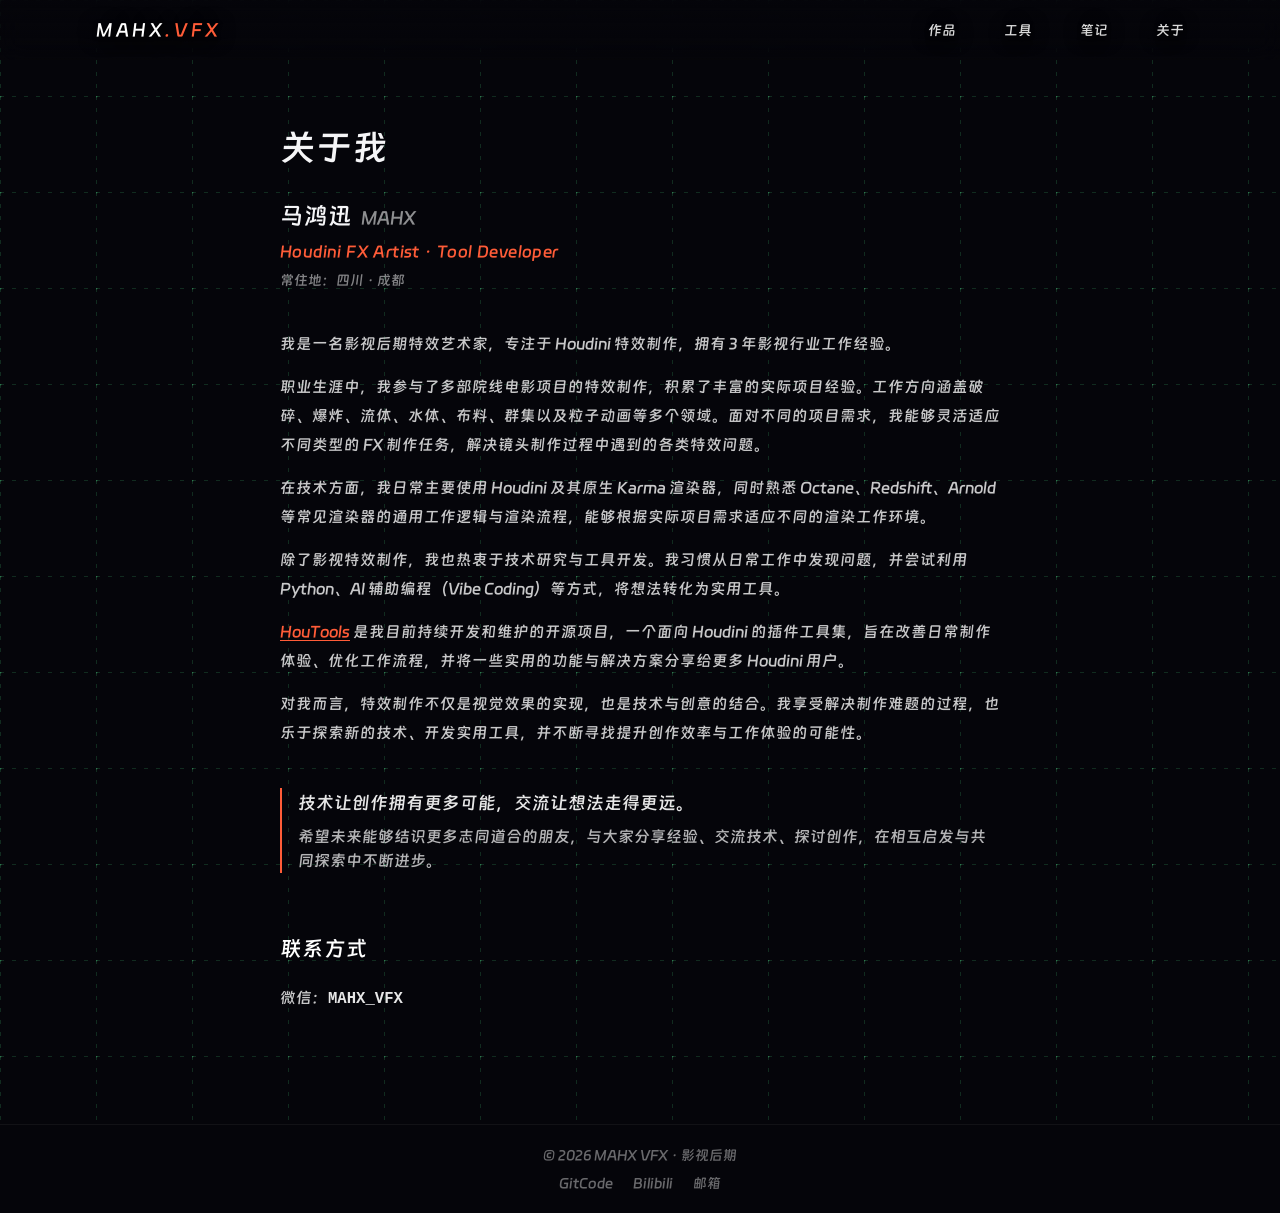
==== about/index.html @ ebaa0ba1 "deploy: 源码 b236fa3 的构建产物" ====
<!DOCTYPE html><html lang="zh-CN"> <head><meta charset="UTF-8"><meta name="viewport" content="width=device-width, initial-scale=1.0"><!-- 页内换页（view transitions）：导航不整页刷新，文档不卸载，
         从根源消除跨文档导航的副作用（字体交换抖动 / 光标滞留） --><meta name="astro-view-transitions-enabled" content="true"> <meta name="astro-view-transitions-fallback" content="animate"><script type="module" src="/_astro/ClientRouter.astro_astro_type_script_index_0_lang.CnDxeVtR.js"></script><!-- 预载主字体：首访冷加载时尽早拉取，配合 font-display: block --><link rel="preload" href="/fonts/DingTalk-JinBuTi.woff2" as="font" type="font/woff2" crossorigin><link rel="icon" type="image/svg+xml" href="/favicon.svg"><meta name="description" content="马鸿迅（MAHX）——Houdini FX Artist · Tool Developer，常住四川成都。专注 Houdini 特效制作与工具开发，HouTools 开源作者。"><meta name="generator" content="Astro v7.4.7"><meta property="og:title" content="关于 — MAHX VFX"><meta property="og:description" content="马鸿迅（MAHX）——Houdini FX Artist · Tool Developer，常住四川成都。专注 Houdini 特效制作与工具开发，HouTools 开源作者。"><meta property="og:type" content="website"><title>关于 — MAHX VFX</title><link rel="stylesheet" href="/_astro/BaseLayout.D0_1QeXr.css"></head> <body class="flex min-h-dvh flex-col"> <header class="text-over-wall fixed inset-x-0 top-0 z-40 backdrop-blur-md" style="background: linear-gradient(to bottom, rgba(5,5,10,0.9), rgba(5,5,10,0.35) 70%, rgba(5,5,10,0.15));"> <!-- 通栏导航（不限宽）：logo 与导航链接对称贴两端，桌面端内距 96px
       （用户要求空间感：24px 太贴边 → 48px → 再翻倍 96px；移动端保持
       24px）。不用 max-w 居中容器——那会把 logo 随屏宽推向中间 --><nav class="flex items-center justify-between px-6 md:px-24 py-4"> <a href="/" class="text-lg font-semibold tracking-[0.2em] text-white transition-colors hover:text-white">
MAHX<span class="text-accent">.VFX</span> </a> <div class="flex gap-6 text-sm md:gap-12"> <a href="/works/" class="text-white/85 transition-colors hover:text-white"> 作品 </a><a href="/tools/" class="text-white/85 transition-colors hover:text-white"> 工具 </a><a href="/notes/" class="text-white/85 transition-colors hover:text-white"> 笔记 </a><a href="/about/" class="text-white/85 transition-colors hover:text-white"> 关于 </a> </div> </nav> </header>  <main class="mx-auto max-w-3xl px-6 pt-32 pb-24"> <h1 class="text-4xl font-bold">关于我</h1> <!-- 名片头：姓名 / 职称 / 常住地 --> <div class="mt-8"> <p class="text-2xl font-bold">
马鸿迅 <span class="ml-1 text-lg font-semibold text-white/55">MAHX</span> </p> <p class="mt-2 text-base font-semibold tracking-wide text-accent">
Houdini FX Artist · Tool Developer
</p> <p class="mt-1.5 text-sm text-white/50">常住地：四川 · 成都</p> </div> <div class="md-content mt-10"> <p>
我是一名影视后期特效艺术家，专注于 Houdini 特效制作，拥有 3 年影视行业工作经验。
</p> <p>
职业生涯中，我参与了多部院线电影项目的特效制作，积累了丰富的实际项目经验。工作方向涵盖破碎、爆炸、流体、水体、布料、群集以及粒子动画等多个领域。面对不同的项目需求，我能够灵活适应不同类型的 FX 制作任务，解决镜头制作过程中遇到的各类特效问题。
</p> <p>
在技术方面，我日常主要使用 Houdini 及其原生 Karma 渲染器，同时熟悉 Octane、Redshift、Arnold
        等常见渲染器的通用工作逻辑与渲染流程，能够根据实际项目需求适应不同的渲染工作环境。
</p> <p>
除了影视特效制作，我也热衷于技术研究与工具开发。我习惯从日常工作中发现问题，并尝试利用
        Python、AI 辅助编程（Vibe Coding）等方式，将想法转化为实用工具。
</p> <p> <strong><a href="/tools/">HouTools</a></strong>
是我目前持续开发和维护的开源项目，一个面向 Houdini
        的插件工具集，旨在改善日常制作体验、优化工作流程，并将一些实用的功能与解决方案分享给更多
        Houdini 用户。
</p> <p>
对我而言，特效制作不仅是视觉效果的实现，也是技术与创意的结合。我享受解决制作难题的过程，也乐于探索新的技术、开发实用工具，并不断寻找提升创作效率与工作体验的可能性。
</p> </div> <!-- 结语：金句领起 + 交流意愿（用户要求完整保留最后一段） --> <p class="mt-10 border-l-2 border-accent pl-4 text-lg font-bold leading-relaxed text-white/90">
技术让创作拥有更多可能，交流让想法走得更远。
<span class="mt-2 block text-base font-normal text-white/70">
希望未来能够结识更多志同道合的朋友，与大家分享经验、交流技术、探讨创作，在相互启发与共同探索中不断进步。
</span> </p> <!-- 联系方式：只留事实，交流意愿由上方金句块表达 --> <div class="md-content mt-14"> <h2>联系方式</h2> <p>微信：<strong class="font-mono text-white/90">MAHX_VFX</strong></p> </div> </main>  <!-- bg-ink 纯黑底：盖住 body 的网格背景，页脚信息落在纯黑色块上
     （用户要求）；整体收窄成一条薄黑框（用户要求） --><footer class="mt-auto border-t border-white/5 bg-ink px-6 py-5 text-center text-sm text-white/40"> <p>© 2026 MAHX VFX · 影视后期</p> <p class="mt-2 flex justify-center gap-5"> <a href="https://gitcode.com/mahx-vfx" target="_blank" rel="noopener" class="transition-colors hover:text-white/80">GitCode</a> <a href="#" class="transition-colors hover:text-white/80">Bilibili</a> <a href="#" class="transition-colors hover:text-white/80">邮箱</a> </p> </footer><script type="module">window.addEventListener(`pageshow`,()=>{let e=document.body;e.style.pointerEvents=`none`,requestAnimationFrame(()=>{e.style.pointerEvents=``})});</script> </body> </html>
---- _astro/BaseLayout.D0_1QeXr.css ----
/*! tailwindcss v4.3.4 | MIT License | https://tailwindcss.com */
@layer properties{@supports (((-webkit-hyphens:none)) and (not (margin-trim:block))) or ((-moz-orient:inline) and (not (color:rgb(from red r g b)))){*,:before,:after,::backdrop{--tw-translate-x:0;--tw-translate-y:0;--tw-translate-z:0;--tw-rotate-x:initial;--tw-rotate-y:initial;--tw-rotate-z:initial;--tw-skew-x:initial;--tw-skew-y:initial;--tw-space-y-reverse:0;--tw-border-style:solid;--tw-leading:initial;--tw-font-weight:initial;--tw-tracking:initial;--tw-shadow:0 0 #0000;--tw-shadow-color:initial;--tw-shadow-alpha:100%;--tw-inset-shadow:0 0 #0000;--tw-inset-shadow-color:initial;--tw-inset-shadow-alpha:100%;--tw-ring-color:initial;--tw-ring-shadow:0 0 #0000;--tw-inset-ring-color:initial;--tw-inset-ring-shadow:0 0 #0000;--tw-ring-inset:initial;--tw-ring-offset-width:0px;--tw-ring-offset-color:#fff;--tw-ring-offset-shadow:0 0 #0000;--tw-blur:initial;--tw-brightness:initial;--tw-contrast:initial;--tw-grayscale:initial;--tw-hue-rotate:initial;--tw-invert:initial;--tw-opacity:initial;--tw-saturate:initial;--tw-sepia:initial;--tw-drop-shadow:initial;--tw-drop-shadow-color:initial;--tw-drop-shadow-alpha:100%;--tw-drop-shadow-size:initial;--tw-backdrop-blur:initial;--tw-backdrop-brightness:initial;--tw-backdrop-contrast:initial;--tw-backdrop-grayscale:initial;--tw-backdrop-hue-rotate:initial;--tw-backdrop-invert:initial;--tw-backdrop-opacity:initial;--tw-backdrop-saturate:initial;--tw-backdrop-sepia:initial;--tw-duration:initial;--tw-scale-x:1;--tw-scale-y:1;--tw-scale-z:1}}}@layer theme{:root,:host{--font-sans:"DingTalk JinBuTi", "Inter", "PingFang SC", "Hiragino Sans GB", "Microsoft YaHei", system-ui, sans-serif;--font-mono:ui-monospace, SFMono-Regular, Menlo, Monaco, Consolas, "Liberation Mono", "Courier New", monospace;--color-amber-300:oklch(87.9% .169 91.605);--color-amber-400:oklch(82.8% .189 84.429);--color-emerald-300:oklch(84.5% .143 164.978);--color-emerald-400:oklch(76.5% .177 163.223);--color-white:#fff;--spacing:.25rem;--container-3xl:48rem;--container-4xl:56rem;--container-5xl:64rem;--container-6xl:72rem;--text-xs:.75rem;--text-xs--line-height:calc(1 / .75);--text-sm:.875rem;--text-sm--line-height:calc(1.25 / .875);--text-base:1rem;--text-base--line-height:calc(1.5 / 1);--text-lg:1.125rem;--text-lg--line-height:calc(1.75 / 1.125);--text-xl:1.25rem;--text-xl--line-height:calc(1.75 / 1.25);--text-2xl:1.5rem;--text-2xl--line-height:calc(2 / 1.5);--text-3xl:1.875rem;--text-3xl--line-height:calc(2.25 / 1.875);--text-4xl:2.25rem;--text-4xl--line-height:calc(2.5 / 2.25);--text-5xl:3rem;--text-5xl--line-height:1;--text-7xl:4.5rem;--text-7xl--line-height:1;--text-8xl:6rem;--text-8xl--line-height:1;--font-weight-normal:400;--font-weight-semibold:600;--font-weight-bold:700;--tracking-wide:.025em;--tracking-wider:.05em;--leading-relaxed:1.625;--radius-2xl:1rem;--blur-md:12px;--aspect-video:16 / 9;--default-transition-duration:.15s;--default-transition-timing-function:cubic-bezier(.4, 0, .2, 1);--default-font-family:var(--font-sans);--default-mono-font-family:var(--font-mono);--color-ink:#05050a;--color-accent:#ff5c38}}@layer base{*,:after,:before,::backdrop{box-sizing:border-box;border:0 solid;margin:0;padding:0}::file-selector-button{box-sizing:border-box;border:0 solid;margin:0;padding:0}html,:host{-webkit-text-size-adjust:100%;tab-size:4;line-height:1.5;font-family:var(--default-font-family,-apple-system, BlinkMacSystemFont, "Segoe UI", Roboto, "Helvetica Neue", "Noto Sans", Arial, sans-serif, "Apple Color Emoji", "Segoe UI Emoji", "Segoe UI Symbol", "Noto Color Emoji");font-feature-settings:var(--default-font-feature-settings,normal);font-variation-settings:var(--default-font-variation-settings,normal);-webkit-tap-highlight-color:transparent}hr{height:0;color:inherit;border-top-width:1px}abbr:where([title]){text-decoration:underline dotted}h1,h2,h3,h4,h5,h6{font-size:inherit;font-weight:inherit}a{color:inherit;-webkit-text-decoration:inherit;-webkit-text-decoration:inherit;-webkit-text-decoration:inherit;text-decoration:inherit}b,strong{font-weight:bolder}code,kbd,samp,pre{font-family:var(--default-mono-font-family,ui-monospace, SFMono-Regular, Menlo, Monaco, Consolas, "Liberation Mono", "Courier New", monospace);font-feature-settings:var(--default-mono-font-feature-settings,normal);font-variation-settings:var(--default-mono-font-variation-settings,normal);font-size:1em}small{font-size:80%}sub,sup{vertical-align:baseline;font-size:75%;line-height:0;position:relative}sub{bottom:-.25em}sup{top:-.5em}table{text-indent:0;border-color:inherit;border-collapse:collapse}:-moz-focusring:where(:not(iframe)){outline:auto}progress{vertical-align:baseline}summary{display:list-item}ol,ul,menu{list-style:none}img,svg,video,canvas,audio,iframe,embed,object{vertical-align:middle;display:block}img,video{max-width:100%;height:auto}button,input,select,optgroup,textarea{font:inherit;font-feature-settings:inherit;font-variation-settings:inherit;letter-spacing:inherit;color:inherit;opacity:1;background-color:#0000;border-radius:0}::file-selector-button{font:inherit;font-feature-settings:inherit;font-variation-settings:inherit;letter-spacing:inherit;color:inherit;opacity:1;background-color:#0000;border-radius:0}:where(select:is([multiple],[size])) optgroup{font-weight:bolder}:where(select:is([multiple],[size])) optgroup option{padding-inline-start:20px}::file-selector-button{margin-inline-end:4px}::placeholder{opacity:1}@supports (not ((-webkit-appearance:-apple-pay-button))) or (contain-intrinsic-size:1px){::placeholder{color:currentColor}@supports (color:color-mix(in lab, red, red)){::placeholder{color:color-mix(in oklab, currentcolor 50%, transparent)}}}textarea{resize:vertical}::-webkit-search-decoration{-webkit-appearance:none}::-webkit-date-and-time-value{min-height:1lh;text-align:inherit}::-webkit-datetime-edit{display:inline-flex}::-webkit-datetime-edit-fields-wrapper{padding:0}::-webkit-datetime-edit{padding-block:0}::-webkit-datetime-edit-year-field{padding-block:0}::-webkit-datetime-edit-month-field{padding-block:0}::-webkit-datetime-edit-day-field{padding-block:0}::-webkit-datetime-edit-hour-field{padding-block:0}::-webkit-datetime-edit-minute-field{padding-block:0}::-webkit-datetime-edit-second-field{padding-block:0}::-webkit-datetime-edit-millisecond-field{padding-block:0}::-webkit-datetime-edit-meridiem-field{padding-block:0}::-webkit-calendar-picker-indicator{line-height:1}:-moz-ui-invalid{box-shadow:none}button,input:where([type=button],[type=reset],[type=submit]){appearance:button}::file-selector-button{appearance:button}::-webkit-inner-spin-button{height:auto}::-webkit-outer-spin-button{height:auto}[hidden]:where(:not([hidden=until-found])){display:none!important}}@layer components;@layer utilities{.pointer-events-none{pointer-events:none}.visible{visibility:visible}.absolute{position:absolute}.fixed{position:fixed}.relative{position:relative}.inset-0{inset:0}.inset-x-0{inset-inline:0}.top-0{top:0}.bottom-8{bottom:calc(var(--spacing) * 8)}.left-1\/2{left:50%}.z-40{z-index:40}.z-\[4\]{z-index:4}.z-\[5\]{z-index:5}.mx-auto{margin-inline:auto}.my-10{margin-block:calc(var(--spacing) * 10)}.mt-1{margin-top:var(--spacing)}.mt-1\.5{margin-top:calc(var(--spacing) * 1.5)}.mt-2{margin-top:calc(var(--spacing) * 2)}.mt-3{margin-top:calc(var(--spacing) * 3)}.mt-5{margin-top:calc(var(--spacing) * 5)}.mt-6{margin-top:calc(var(--spacing) * 6)}.mt-8{margin-top:calc(var(--spacing) * 8)}.mt-10{margin-top:calc(var(--spacing) * 10)}.mt-12{margin-top:calc(var(--spacing) * 12)}.mt-14{margin-top:calc(var(--spacing) * 14)}.mt-auto{margin-top:auto}.ml-1{margin-left:var(--spacing)}.block{display:block}.flex{display:flex}.grid{display:grid}.aspect-\[2\/3\]{aspect-ratio:2/3}.aspect-video{aspect-ratio:var(--aspect-video)}.h-1{height:var(--spacing)}.h-full{height:100%}.h-screen{height:100vh}.min-h-dvh{min-height:100dvh}.w-1{width:var(--spacing)}.w-full{width:100%}.max-w-3xl{max-width:var(--container-3xl)}.max-w-4xl{max-width:var(--container-4xl)}.max-w-5xl{max-width:var(--container-5xl)}.max-w-6xl{max-width:var(--container-6xl)}.flex-1{flex:1}.shrink{flex-shrink:1}.shrink-0{flex-shrink:0}.-translate-x-1\/2{--tw-translate-x:calc(calc(1 / 2 * 100%) * -1);translate:var(--tw-translate-x) var(--tw-translate-y)}.transform{transform:var(--tw-rotate-x, ) var(--tw-rotate-y, ) var(--tw-rotate-z, ) var(--tw-skew-x, ) var(--tw-skew-y, )}.resize{resize:both}.scroll-mt-24{scroll-margin-top:calc(var(--spacing) * 24)}.grid-cols-2{grid-template-columns:repeat(2,minmax(0,1fr))}.flex-col{flex-direction:column}.flex-wrap{flex-wrap:wrap}.items-baseline{align-items:baseline}.items-center{align-items:center}.items-end{align-items:flex-end}.justify-between{justify-content:space-between}.justify-center{justify-content:center}.gap-2{gap:calc(var(--spacing) * 2)}.gap-3{gap:calc(var(--spacing) * 3)}.gap-4{gap:calc(var(--spacing) * 4)}.gap-5{gap:calc(var(--spacing) * 5)}.gap-6{gap:calc(var(--spacing) * 6)}:where(.space-y-4>:not(:last-child)){--tw-space-y-reverse:0;margin-block-start:calc(calc(var(--spacing) * 4) * var(--tw-space-y-reverse));margin-block-end:calc(calc(var(--spacing) * 4) * calc(1 - var(--tw-space-y-reverse)))}.gap-x-5{column-gap:calc(var(--spacing) * 5)}.gap-y-2{row-gap:calc(var(--spacing) * 2)}.overflow-hidden{overflow:hidden}.rounded-2xl{border-radius:var(--radius-2xl)}.rounded-full{border-radius:2147483647px}.border-t{border-top-style:var(--tw-border-style);border-top-width:1px}.border-l-2{border-left-style:var(--tw-border-style);border-left-width:2px}.border-accent{border-color:var(--color-accent)}.border-white\/5{border-color:#ffffff0d}@supports (color:color-mix(in lab, red, red)){.border-white\/5{border-color:color-mix(in oklab, var(--color-white) 5%, transparent)}}.border-white\/10{border-color:#ffffff1a}@supports (color:color-mix(in lab, red, red)){.border-white\/10{border-color:color-mix(in oklab, var(--color-white) 10%, transparent)}}.bg-amber-400\/15{background-color:#fcbb0026}@supports (color:color-mix(in lab, red, red)){.bg-amber-400\/15{background-color:color-mix(in oklab, var(--color-amber-400) 15%, transparent)}}.bg-emerald-400\/15{background-color:#00d29426}@supports (color:color-mix(in lab, red, red)){.bg-emerald-400\/15{background-color:color-mix(in oklab, var(--color-emerald-400) 15%, transparent)}}.bg-ink{background-color:var(--color-ink)}.bg-white\/5{background-color:#ffffff0d}@supports (color:color-mix(in lab, red, red)){.bg-white\/5{background-color:color-mix(in oklab, var(--color-white) 5%, transparent)}}.bg-white\/10{background-color:#ffffff1a}@supports (color:color-mix(in lab, red, red)){.bg-white\/10{background-color:color-mix(in oklab, var(--color-white) 10%, transparent)}}.bg-white\/70{background-color:#ffffffb3}@supports (color:color-mix(in lab, red, red)){.bg-white\/70{background-color:color-mix(in oklab, var(--color-white) 70%, transparent)}}.object-cover{object-fit:cover}.p-4{padding:calc(var(--spacing) * 4)}.p-6{padding:calc(var(--spacing) * 6)}.p-7{padding:calc(var(--spacing) * 7)}.p-8{padding:calc(var(--spacing) * 8)}.px-2\.5{padding-inline:calc(var(--spacing) * 2.5)}.px-6{padding-inline:calc(var(--spacing) * 6)}.py-0\.5{padding-block:calc(var(--spacing) * .5)}.py-4{padding-block:calc(var(--spacing) * 4)}.py-5{padding-block:calc(var(--spacing) * 5)}.py-24{padding-block:calc(var(--spacing) * 24)}.pt-32{padding-top:calc(var(--spacing) * 32)}.pb-14{padding-bottom:calc(var(--spacing) * 14)}.pb-24{padding-bottom:calc(var(--spacing) * 24)}.pl-4{padding-left:calc(var(--spacing) * 4)}.text-center{text-align:center}.font-mono{font-family:var(--font-mono)}.text-2xl{font-size:var(--text-2xl);line-height:var(--tw-leading,var(--text-2xl--line-height))}.text-3xl{font-size:var(--text-3xl);line-height:var(--tw-leading,var(--text-3xl--line-height))}.text-4xl{font-size:var(--text-4xl);line-height:var(--tw-leading,var(--text-4xl--line-height))}.text-5xl{font-size:var(--text-5xl);line-height:var(--tw-leading,var(--text-5xl--line-height))}.text-7xl{font-size:var(--text-7xl);line-height:var(--tw-leading,var(--text-7xl--line-height))}.text-base{font-size:var(--text-base);line-height:var(--tw-leading,var(--text-base--line-height))}.text-lg{font-size:var(--text-lg);line-height:var(--tw-leading,var(--text-lg--line-height))}.text-sm{font-size:var(--text-sm);line-height:var(--tw-leading,var(--text-sm--line-height))}.text-xl{font-size:var(--text-xl);line-height:var(--tw-leading,var(--text-xl--line-height))}.text-xs{font-size:var(--text-xs);line-height:var(--tw-leading,var(--text-xs--line-height))}.leading-relaxed{--tw-leading:var(--leading-relaxed);line-height:var(--leading-relaxed)}.font-bold{--tw-font-weight:var(--font-weight-bold);font-weight:var(--font-weight-bold)}.font-normal{--tw-font-weight:var(--font-weight-normal);font-weight:var(--font-weight-normal)}.font-semibold{--tw-font-weight:var(--font-weight-semibold);font-weight:var(--font-weight-semibold)}.tracking-\[0\.2em\]{--tw-tracking:.2em;letter-spacing:.2em}.tracking-wide{--tw-tracking:var(--tracking-wide);letter-spacing:var(--tracking-wide)}.tracking-wider{--tw-tracking:var(--tracking-wider);letter-spacing:var(--tracking-wider)}.text-accent{color:var(--color-accent)}.text-amber-300{color:var(--color-amber-300)}.text-emerald-300{color:var(--color-emerald-300)}.text-white{color:var(--color-white)}.text-white\/40{color:#fff6}@supports (color:color-mix(in lab, red, red)){.text-white\/40{color:color-mix(in oklab, var(--color-white) 40%, transparent)}}.text-white\/45{color:#ffffff73}@supports (color:color-mix(in lab, red, red)){.text-white\/45{color:color-mix(in oklab, var(--color-white) 45%, transparent)}}.text-white\/50{color:#ffffff80}@supports (color:color-mix(in lab, red, red)){.text-white\/50{color:color-mix(in oklab, var(--color-white) 50%, transparent)}}.text-white\/55{color:#ffffff8c}@supports (color:color-mix(in lab, red, red)){.text-white\/55{color:color-mix(in oklab, var(--color-white) 55%, transparent)}}.text-white\/60{color:#fff9}@supports (color:color-mix(in lab, red, red)){.text-white\/60{color:color-mix(in oklab, var(--color-white) 60%, transparent)}}.text-white\/70{color:#ffffffb3}@supports (color:color-mix(in lab, red, red)){.text-white\/70{color:color-mix(in oklab, var(--color-white) 70%, transparent)}}.text-white\/80{color:#fffc}@supports (color:color-mix(in lab, red, red)){.text-white\/80{color:color-mix(in oklab, var(--color-white) 80%, transparent)}}.text-white\/85{color:#ffffffd9}@supports (color:color-mix(in lab, red, red)){.text-white\/85{color:color-mix(in oklab, var(--color-white) 85%, transparent)}}.text-white\/90{color:#ffffffe6}@supports (color:color-mix(in lab, red, red)){.text-white\/90{color:color-mix(in oklab, var(--color-white) 90%, transparent)}}.ring-1{--tw-ring-shadow:var(--tw-ring-inset, ) 0 0 0 calc(1px + var(--tw-ring-offset-width)) var(--tw-ring-color,currentcolor);box-shadow:var(--tw-inset-shadow), var(--tw-inset-ring-shadow), var(--tw-ring-offset-shadow), var(--tw-ring-shadow), var(--tw-shadow)}.ring-white\/10{--tw-ring-color:#ffffff1a}@supports (color:color-mix(in lab, red, red)){.ring-white\/10{--tw-ring-color:color-mix(in oklab, var(--color-white) 10%, transparent)}}.filter{filter:var(--tw-blur, ) var(--tw-brightness, ) var(--tw-contrast, ) var(--tw-grayscale, ) var(--tw-hue-rotate, ) var(--tw-invert, ) var(--tw-saturate, ) var(--tw-sepia, ) var(--tw-drop-shadow, )}.backdrop-blur-md{--tw-backdrop-blur:blur(var(--blur-md));backdrop-filter:var(--tw-backdrop-blur, ) var(--tw-backdrop-brightness, ) var(--tw-backdrop-contrast, ) var(--tw-backdrop-grayscale, ) var(--tw-backdrop-hue-rotate, ) var(--tw-backdrop-invert, ) var(--tw-backdrop-opacity, ) var(--tw-backdrop-saturate, ) var(--tw-backdrop-sepia, )}.transition{transition-property:color,background-color,border-color,outline-color,text-decoration-color,fill,stroke,--tw-gradient-from,--tw-gradient-via,--tw-gradient-to,opacity,box-shadow,transform,translate,scale,rotate,filter,-webkit-backdrop-filter,backdrop-filter,display,content-visibility,overlay,pointer-events;transition-timing-function:var(--tw-ease,var(--default-transition-timing-function));transition-duration:var(--tw-duration,var(--default-transition-duration))}.transition-colors{transition-property:color,background-color,border-color,outline-color,text-decoration-color,fill,stroke,--tw-gradient-from,--tw-gradient-via,--tw-gradient-to;transition-timing-function:var(--tw-ease,var(--default-transition-timing-function));transition-duration:var(--tw-duration,var(--default-transition-duration))}.transition-opacity{transition-property:opacity;transition-timing-function:var(--tw-ease,var(--default-transition-timing-function));transition-duration:var(--tw-duration,var(--default-transition-duration))}.duration-300{--tw-duration:.3s;transition-duration:.3s}.duration-500{--tw-duration:.5s;transition-duration:.5s}.will-change-transform{will-change:transform}@media (hover:hover){:is(:where(.group):hover .group-hover\:scale-105){--tw-scale-x:105%;--tw-scale-y:105%;--tw-scale-z:105%;scale:var(--tw-scale-x) var(--tw-scale-y)}.hover\:-translate-y-0\.5:hover{--tw-translate-y:calc(var(--spacing) * -.5);translate:var(--tw-translate-x) var(--tw-translate-y)}.hover\:-translate-y-1:hover{--tw-translate-y:calc(var(--spacing) * -1);translate:var(--tw-translate-x) var(--tw-translate-y)}.hover\:text-white:hover{color:var(--color-white)}.hover\:text-white\/80:hover{color:#fffc}@supports (color:color-mix(in lab, red, red)){.hover\:text-white\/80:hover{color:color-mix(in oklab, var(--color-white) 80%, transparent)}}.hover\:opacity-80:hover{opacity:.8}.hover\:ring-white\/30:hover{--tw-ring-color:#ffffff4d}@supports (color:color-mix(in lab, red, red)){.hover\:ring-white\/30:hover{--tw-ring-color:color-mix(in oklab, var(--color-white) 30%, transparent)}}}@media (width>=48rem){.md\:grid-cols-2{grid-template-columns:repeat(2,minmax(0,1fr))}.md\:grid-cols-3{grid-template-columns:repeat(3,minmax(0,1fr))}.md\:gap-12{gap:calc(var(--spacing) * 12)}.md\:px-24{padding-inline:calc(var(--spacing) * 24)}.md\:text-7xl{font-size:var(--text-7xl);line-height:var(--tw-leading,var(--text-7xl--line-height))}.md\:text-8xl{font-size:var(--text-8xl);line-height:var(--tw-leading,var(--text-8xl--line-height))}.md\:text-lg{font-size:var(--text-lg);line-height:var(--tw-leading,var(--text-lg--line-height))}}@media (width>=64rem){.lg\:grid-cols-4{grid-template-columns:repeat(4,minmax(0,1fr))}}}@font-face{font-family:DingTalk JinBuTi;src:url(/fonts/DingTalk-JinBuTi.woff2)format("woff2");font-weight:100 900;font-display:block}html{scroll-behavior:smooth;overflow-y:scroll}html.intro-lock body{height:100vh;overflow:hidden}body{background-color:var(--color-ink);color:#f5f5f7;font-family:var(--font-sans);-webkit-font-smoothing:antialiased;background-image:url("data:image/svg+xml,%3Csvg%20xmlns='http://www.w3.org/2000/svg'%20width='96'%20height='96'%3E%3Cpath%20d='M0,.5H96M.5,0V96'%20fill='none'%20stroke='%232e8b57'%20stroke-opacity='.28'%20stroke-width='1'%20stroke-dasharray='4%208'/%3E%3Ccircle%20cx='0'%20cy='0'%20r='1.6'%20fill='%2345b06e'%20fill-opacity='.45'/%3E%3C/svg%3E");background-size:96px 96px}::selection{background:var(--color-accent);color:#fff}.text-over-wall{text-shadow:0 2px 18px #000c,0 1px 4px #0000008c}.hero-scrim{opacity:0;background:radial-gradient(62% 52%,#05050aa8 0%,#05050a5c 55%,#0000 100%);transition:opacity 1.2s .1s}body.intro-done .hero-scrim{opacity:1}.hero-copy{opacity:0;transition:opacity 1.1s .15s,transform 1.1s .15s;transform:translateY(24px)}body.intro-done .hero-copy{opacity:1;transform:translateY(0)}.scroll-hint{opacity:0;transition:opacity 1s .8s}body.intro-done .scroll-hint{opacity:.92}.scroll-hint .arrow{animation:1.6s ease-in-out infinite hint-bob;display:inline-block}@keyframes hint-bob{0%,to{transform:translateY(0)}50%{transform:translateY(6px)}}@media (prefers-reduced-motion:reduce){html{scroll-behavior:auto}.hero-copy,.hero-scrim,.scroll-hint{transition:none}.scroll-hint .arrow{animation:none}}.md-content{color:#ffffffc7;font-size:.975rem;line-height:1.85}.md-content h2{color:#fff;margin:2.2rem 0 .8rem;font-size:1.35rem;font-weight:600}.md-content h3{color:#fff;margin:1.6rem 0 .6rem;font-size:1.1rem;font-weight:600}.md-content p{margin:.9rem 0}.md-content ul,.md-content ol{margin:.9rem 0;padding-left:1.4rem}.md-content ul{list-style:outside}.md-content ol{list-style:decimal}.md-content li{margin:.35rem 0}.md-content a{color:var(--color-accent);text-underline-offset:3px;text-decoration:underline}.md-content img{border-radius:.75rem;max-width:100%;margin:1.2rem auto}.md-content blockquote{border-left:3px solid var(--color-accent);color:#ffffff8c;margin:1rem 0;padding-left:1rem}.md-content code{background:#ffffff14;border-radius:.3rem;padding:.1rem .4rem;font-size:.875em}.md-content pre{background:#ffffff0d;border:1px solid #ffffff14;border-radius:.75rem;margin:1.2rem 0;padding:1rem;overflow-x:auto}.md-content pre code{background:0 0;padding:0}.md-content hr{border:none;border-top:1px solid #ffffff1a;margin:2rem 0}@property --tw-translate-x{syntax:"*";inherits:false;initial-value:0}@property --tw-translate-y{syntax:"*";inherits:false;initial-value:0}@property --tw-translate-z{syntax:"*";inherits:false;initial-value:0}@property --tw-rotate-x{syntax:"*";inherits:false}@property --tw-rotate-y{syntax:"*";inherits:false}@property --tw-rotate-z{syntax:"*";inherits:false}@property --tw-skew-x{syntax:"*";inherits:false}@property --tw-skew-y{syntax:"*";inherits:false}@property --tw-space-y-reverse{syntax:"*";inherits:false;initial-value:0}@property --tw-border-style{syntax:"*";inherits:false;initial-value:solid}@property --tw-leading{syntax:"*";inherits:false}@property --tw-font-weight{syntax:"*";inherits:false}@property --tw-tracking{syntax:"*";inherits:false}@property --tw-shadow{syntax:"*";inherits:false;initial-value:0 0 #0000}@property --tw-shadow-color{syntax:"*";inherits:false}@property --tw-shadow-alpha{syntax:"<percentage>";inherits:false;initial-value:100%}@property --tw-inset-shadow{syntax:"*";inherits:false;initial-value:0 0 #0000}@property --tw-inset-shadow-color{syntax:"*";inherits:false}@property --tw-inset-shadow-alpha{syntax:"<percentage>";inherits:false;initial-value:100%}@property --tw-ring-color{syntax:"*";inherits:false}@property --tw-ring-shadow{syntax:"*";inherits:false;initial-value:0 0 #0000}@property --tw-inset-ring-color{syntax:"*";inherits:false}@property --tw-inset-ring-shadow{syntax:"*";inherits:false;initial-value:0 0 #0000}@property --tw-ring-inset{syntax:"*";inherits:false}@property --tw-ring-offset-width{syntax:"<length>";inherits:false;initial-value:0}@property --tw-ring-offset-color{syntax:"*";inherits:false;initial-value:#fff}@property --tw-ring-offset-shadow{syntax:"*";inherits:false;initial-value:0 0 #0000}@property --tw-blur{syntax:"*";inherits:false}@property --tw-brightness{syntax:"*";inherits:false}@property --tw-contrast{syntax:"*";inherits:false}@property --tw-grayscale{syntax:"*";inherits:false}@property --tw-hue-rotate{syntax:"*";inherits:false}@property --tw-invert{syntax:"*";inherits:false}@property --tw-opacity{syntax:"*";inherits:false}@property --tw-saturate{syntax:"*";inherits:false}@property --tw-sepia{syntax:"*";inherits:false}@property --tw-drop-shadow{syntax:"*";inherits:false}@property --tw-drop-shadow-color{syntax:"*";inherits:false}@property --tw-drop-shadow-alpha{syntax:"<percentage>";inherits:false;initial-value:100%}@property --tw-drop-shadow-size{syntax:"*";inherits:false}@property --tw-backdrop-blur{syntax:"*";inherits:false}@property --tw-backdrop-brightness{syntax:"*";inherits:false}@property --tw-backdrop-contrast{syntax:"*";inherits:false}@property --tw-backdrop-grayscale{syntax:"*";inherits:false}@property --tw-backdrop-hue-rotate{syntax:"*";inherits:false}@property --tw-backdrop-invert{syntax:"*";inherits:false}@property --tw-backdrop-opacity{syntax:"*";inherits:false}@property --tw-backdrop-saturate{syntax:"*";inherits:false}@property --tw-backdrop-sepia{syntax:"*";inherits:false}@property --tw-duration{syntax:"*";inherits:false}@property --tw-scale-x{syntax:"*";inherits:false;initial-value:1}@property --tw-scale-y{syntax:"*";inherits:false;initial-value:1}@property --tw-scale-z{syntax:"*";inherits:false;initial-value:1}.astro-route-announcer{clip:rect(0 0 0 0);clip-path:inset(50%);white-space:nowrap;width:1px;height:1px;position:absolute;top:0;left:0;overflow:hidden}
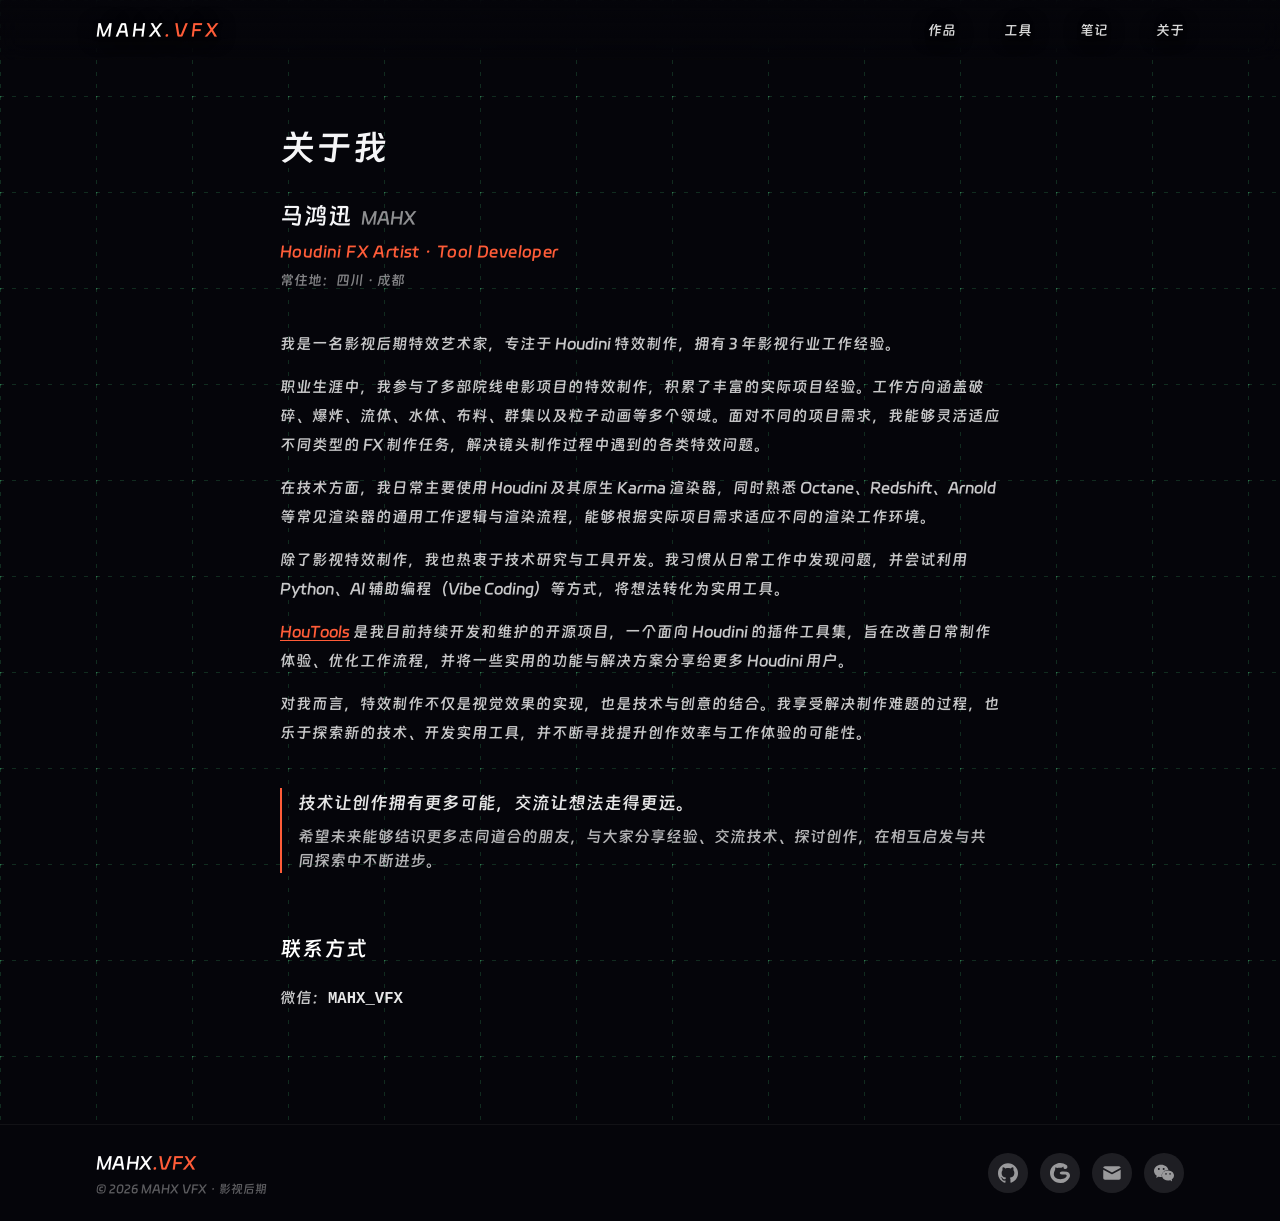
==== commit a4c61f78: "deploy: 源码 6e91333 的构建产物" ====
--- a/about/index.html
+++ b/about/index.html
@@ -1,5 +1,5 @@
 <!DOCTYPE html><html lang="zh-CN"> <head><meta charset="UTF-8"><meta name="viewport" content="width=device-width, initial-scale=1.0"><!-- 页内换页（view transitions）：导航不整页刷新，文档不卸载，
-         从根源消除跨文档导航的副作用（字体交换抖动 / 光标滞留） --><meta name="astro-view-transitions-enabled" content="true"> <meta name="astro-view-transitions-fallback" content="animate"><script type="module" src="/_astro/ClientRouter.astro_astro_type_script_index_0_lang.CnDxeVtR.js"></script><!-- 预载主字体：首访冷加载时尽早拉取，配合 font-display: block --><link rel="preload" href="/fonts/DingTalk-JinBuTi.woff2" as="font" type="font/woff2" crossorigin><link rel="icon" type="image/svg+xml" href="/favicon.svg"><meta name="description" content="马鸿迅（MAHX）——Houdini FX Artist · Tool Developer，常住四川成都。专注 Houdini 特效制作与工具开发，HouTools 开源作者。"><meta name="generator" content="Astro v7.4.7"><meta property="og:title" content="关于 — MAHX VFX"><meta property="og:description" content="马鸿迅（MAHX）——Houdini FX Artist · Tool Developer，常住四川成都。专注 Houdini 特效制作与工具开发，HouTools 开源作者。"><meta property="og:type" content="website"><title>关于 — MAHX VFX</title><link rel="stylesheet" href="/_astro/BaseLayout.D0_1QeXr.css"></head> <body class="flex min-h-dvh flex-col"> <header class="text-over-wall fixed inset-x-0 top-0 z-40 backdrop-blur-md" style="background: linear-gradient(to bottom, rgba(5,5,10,0.9), rgba(5,5,10,0.35) 70%, rgba(5,5,10,0.15));"> <!-- 通栏导航（不限宽）：logo 与导航链接对称贴两端，桌面端内距 96px
+         从根源消除跨文档导航的副作用（字体交换抖动 / 光标滞留） --><meta name="astro-view-transitions-enabled" content="true"> <meta name="astro-view-transitions-fallback" content="animate"><script type="module" src="/_astro/ClientRouter.astro_astro_type_script_index_0_lang.CnDxeVtR.js"></script><!-- 预载主字体：首访冷加载时尽早拉取，配合 font-display: block --><link rel="preload" href="/fonts/DingTalk-JinBuTi.woff2" as="font" type="font/woff2" crossorigin><!-- favicon 带版本参数：更新图标后升 v 强制浏览器换缓存（否则标签栏闪旧图标） --><link rel="icon" type="image/svg+xml" href="/favicon.svg?v=2"><meta name="description" content="马鸿迅（MAHX）——Houdini FX Artist · Tool Developer，常住四川成都。专注 Houdini 特效制作与工具开发，HouTools 开源作者。"><meta name="generator" content="Astro v7.4.7"><meta property="og:title" content="关于 — MAHX VFX"><meta property="og:description" content="马鸿迅（MAHX）——Houdini FX Artist · Tool Developer，常住四川成都。专注 Houdini 特效制作与工具开发，HouTools 开源作者。"><meta property="og:type" content="website"><title>关于 — MAHX VFX</title><link rel="stylesheet" href="/_astro/BaseLayout.DAQMum0-.css"></head> <body class="flex min-h-dvh flex-col"> <header class="text-over-wall fixed inset-x-0 top-0 z-40 backdrop-blur-md" style="background: linear-gradient(to bottom, rgba(5,5,10,0.9), rgba(5,5,10,0.35) 70%, rgba(5,5,10,0.15));"> <!-- 通栏导航（不限宽）：logo 与导航链接对称贴两端，桌面端内距 96px
        （用户要求空间感：24px 太贴边 → 48px → 再翻倍 96px；移动端保持
        24px）。不用 max-w 居中容器——那会把 logo 随屏宽推向中间 --><nav class="flex items-center justify-between px-6 md:px-24 py-4"> <a href="/" class="text-lg font-semibold tracking-[0.2em] text-white transition-colors hover:text-white">
 MAHX<span class="text-accent">.VFX</span> </a> <div class="flex gap-6 text-sm md:gap-12"> <a href="/works/" class="text-white/85 transition-colors hover:text-white"> 作品 </a><a href="/tools/" class="text-white/85 transition-colors hover:text-white"> 工具 </a><a href="/notes/" class="text-white/85 transition-colors hover:text-white"> 笔记 </a><a href="/about/" class="text-white/85 transition-colors hover:text-white"> 关于 </a> </div> </nav> </header>  <main class="mx-auto max-w-3xl px-6 pt-32 pb-24"> <h1 class="text-4xl font-bold">关于我</h1> <!-- 名片头：姓名 / 职称 / 常住地 --> <div class="mt-8"> <p class="text-2xl font-bold">
@@ -25,5 +25,13 @@
 技术让创作拥有更多可能，交流让想法走得更远。
 <span class="mt-2 block text-base font-normal text-white/70">
 希望未来能够结识更多志同道合的朋友，与大家分享经验、交流技术、探讨创作，在相互启发与共同探索中不断进步。
-</span> </p> <!-- 联系方式：只留事实，交流意愿由上方金句块表达 --> <div class="md-content mt-14"> <h2>联系方式</h2> <p>微信：<strong class="font-mono text-white/90">MAHX_VFX</strong></p> </div> </main>  <!-- bg-ink 纯黑底：盖住 body 的网格背景，页脚信息落在纯黑色块上
-     （用户要求）；整体收窄成一条薄黑框（用户要求） --><footer class="mt-auto border-t border-white/5 bg-ink px-6 py-5 text-center text-sm text-white/40"> <p>© 2026 MAHX VFX · 影视后期</p> <p class="mt-2 flex justify-center gap-5"> <a href="https://gitcode.com/mahx-vfx" target="_blank" rel="noopener" class="transition-colors hover:text-white/80">GitCode</a> <a href="#" class="transition-colors hover:text-white/80">Bilibili</a> <a href="#" class="transition-colors hover:text-white/80">邮箱</a> </p> </footer><script type="module">window.addEventListener(`pageshow`,()=>{let e=document.body;e.style.pointerEvents=`none`,requestAnimationFrame(()=>{e.style.pointerEvents=``})});</script> </body> </html>+</span> </p> <!-- 联系方式：只留事实，交流意愿由上方金句块表达 --> <div class="md-content mt-14"> <h2>联系方式</h2> <p>微信：<strong class="font-mono text-white/90">MAHX_VFX</strong></p> </div> </main>  <!-- bg-ink 纯黑底：盖住 body 的网格背景，页脚信息落在纯黑色块上（用户要求）。
+     布局参考用户提供的名片式页脚：左 logo 字标 + 右一排圆形社交图标 --><footer class="mt-auto border-t border-white/5 bg-ink px-6 py-6 md:px-24" data-astro-cid-nns7i3if> <div class="flex flex-col gap-5 sm:flex-row sm:items-center sm:justify-between" data-astro-cid-nns7i3if> <div data-astro-cid-nns7i3if> <p class="text-lg font-bold tracking-wide text-white" data-astro-cid-nns7i3if>MAHX<span class="text-accent" data-astro-cid-nns7i3if>.VFX</span></p> <p class="mt-1 text-xs text-white/35" data-astro-cid-nns7i3if>© 2026 MAHX VFX · 影视后期</p> </div> <ul class="flex items-center gap-3" data-astro-cid-nns7i3if> <li data-astro-cid-nns7i3if> <a href="https://github.com/mahx-vfx" target="_blank" rel="noopener" aria-label="GitHub" title="GitHub" class="flex h-10 w-10 items-center justify-center rounded-full bg-white/10 text-white/55 transition-colors hover:bg-white/20 hover:text-white" data-astro-cid-nns7i3if> <svg class="h-5 w-5" viewBox="0 0 24 24" fill="currentColor" aria-hidden="true" data-astro-cid-nns7i3if> <path d="M12 .297c-6.63 0-12 5.373-12 12 0 5.303 3.438 9.8 8.205 11.385.6.113.82-.258.82-.577 0-.285-.01-1.04-.015-2.04-3.338.724-4.042-1.61-4.042-1.61C4.422 18.07 3.633 17.7 3.633 17.7c-1.087-.744.084-.729.084-.729 1.205.084 1.838 1.236 1.838 1.236 1.07 1.835 2.809 1.305 3.495.998.108-.776.417-1.305.76-1.605-2.665-.3-5.466-1.332-5.466-5.93 0-1.31.465-2.38 1.235-3.22-.135-.303-.54-1.523.105-3.176 0 0 1.005-.322 3.3 1.23.96-.267 1.98-.399 3-.405 1.02.006 2.04.138 3 .405 2.28-1.552 3.285-1.23 3.285-1.23.645 1.653.24 2.873.12 3.176.765.84 1.23 1.91 1.23 3.22 0 4.61-2.805 5.625-5.475 5.92.42.36.81 1.096.81 2.22 0 1.606-.015 2.896-.015 3.286 0 .315.21.69.825.57C20.565 22.092 24 17.592 24 12.297c0-6.627-5.373-12-12-12" data-astro-cid-nns7i3if></path> </svg> </a> </li><li data-astro-cid-nns7i3if> <a href="https://gitcode.com/mahx-vfx" target="_blank" rel="noopener" aria-label="GitCode" title="GitCode" class="flex h-10 w-10 items-center justify-center rounded-full bg-white/10 text-white/55 transition-colors hover:bg-white/20 hover:text-white" data-astro-cid-nns7i3if> <svg class="h-5 w-5" viewBox="0 0 24 24" fill="currentColor" aria-hidden="true" data-astro-cid-nns7i3if> <path d="m15.585 4.586.486-.274q.032.17.06.303c.032.158.06.289.072.418.103 1.118.665 1.941 1.462 2.127 1.165.27 2.264-.177 2.856-1.164.711-1.184.403-2.634-.808-3.507C16.346.061 12.647-.609 8.663.56.072 3.095-2.867 13.65 3.23 20.122c2.608 2.769 5.92 3.964 9.68 3.873 4.817-.113 8.285-2.513 10.5-6.674 1.57-2.952-.137-6.178-3.405-6.849a21 21 0 0 0-5.675-.362 4.8 4.8 0 0 0-1.805.548c-.625.325-.805.998-.735 1.666.065.608.531.972 1.086 1.064 1.118.175 2.25.277 3.378.37.327.027.657.03.986.033.473.005.944.01 1.405.086 1.314.217 1.766 1.284 1.09 2.425a4.7 4.7 0 0 1-.577.766 6.55 6.55 0 0 1-3.318 1.964c-2.333.57-4.669.603-6.99-.13-2.645-.835-4.221-2.777-4.277-5.392A9.1 9.1 0 0 1 5.76 8.907c.36-.654.558-1.327.503-2.067a26 26 0 0 1-.05-.972l-.025-.565q.401.084.792.212c1.011.406 2.007.592 3.102.294a5.6 5.6 0 0 1 1.902-.122 4.76 4.76 0 0 0 2.921-.714c.218-.128.439-.251.681-.387" data-astro-cid-nns7i3if></path> </svg> </a> </li> <li data-astro-cid-nns7i3if> <button type="button" data-copy="mahx-vfx@qq.com" aria-label="复制邮箱地址 mahx-vfx@qq.com" title="邮箱 mahx-vfx@qq.com（点击复制）" class="flex h-10 w-10 items-center justify-center rounded-full bg-white/10 text-white/55 transition-colors hover:bg-white/20 hover:text-white relative cursor-pointer" data-astro-cid-nns7i3if> <svg class="h-5 w-5" viewBox="0 0 1024 1024" fill="currentColor" aria-hidden="true" data-astro-cid-nns7i3if> <path d="M153.2 163.1h714.8c48.8 0 88.7 38.5 89.3 85.9L510.9 491.5 64.3 249.2c.4-47.5 40-86.1 88.9-86.1zM64.3 342l-.4 429.1c0 47.8 40.2 86.9 89.3 86.9h714.8c49.1 0 89.3-39.1 89.3-86.9V341.8L521.3 573c-6.7 3.6-14.7 3.6-21.4 0L64.3 342z" data-astro-cid-nns7i3if></path> </svg> <span class="copy-tip" aria-live="polite" data-astro-cid-nns7i3if>已复制</span> </button> </li><li data-astro-cid-nns7i3if> <button type="button" data-copy="MAHX_VFX" aria-label="复制微信号 MAHX_VFX" title="微信号 MAHX_VFX（点击复制）" class="flex h-10 w-10 items-center justify-center rounded-full bg-white/10 text-white/55 transition-colors hover:bg-white/20 hover:text-white relative cursor-pointer" data-astro-cid-nns7i3if> <svg class="h-5 w-5" viewBox="0 0 24 24" fill="currentColor" aria-hidden="true" data-astro-cid-nns7i3if> <path d="M8.691 2.188C3.891 2.188 0 5.476 0 9.53c0 2.212 1.17 4.203 3.002 5.55a.59.59 0 0 1 .213.665l-.39 1.48c-.019.07-.048.141-.048.213 0 .163.13.295.29.295a.326.326 0 0 0 .167-.054l1.903-1.114a.864.864 0 0 1 .717-.098 10.16 10.16 0 0 0 2.837.403c.276 0 .543-.027.811-.05-.857-2.578.157-4.972 1.932-6.446 1.703-1.415 3.882-1.98 5.853-1.838-.576-3.583-4.196-6.348-8.596-6.348zM5.785 5.991c.642 0 1.162.529 1.162 1.18a1.17 1.17 0 0 1-1.162 1.178A1.17 1.17 0 0 1 4.623 7.17c0-.651.52-1.18 1.162-1.18zm5.813 0c.642 0 1.162.529 1.162 1.18a1.17 1.17 0 0 1-1.162 1.178 1.17 1.17 0 0 1-1.162-1.178c0-.651.52-1.18 1.162-1.18zm5.34 2.867c-1.797-.052-3.746.512-5.28 1.786-1.72 1.428-2.687 3.72-1.78 6.22.942 2.453 3.666 4.229 6.884 4.229.826 0 1.622-.12 2.361-.336a.722.722 0 0 1 .598.082l1.584.926a.272.272 0 0 0 .14.047c.134 0 .24-.111.24-.247 0-.06-.023-.12-.038-.177l-.327-1.233a.582.582 0 0 1-.023-.156.49.49 0 0 1 .201-.398C23.024 18.48 24 16.82 24 14.98c0-3.21-2.931-5.837-6.656-6.088V8.89c-.135-.01-.27-.027-.407-.03zm-2.53 3.274c.535 0 .969.44.969.982a.976.976 0 0 1-.969.983.976.976 0 0 1-.969-.983c0-.542.434-.982.97-.982zm4.844 0c.535 0 .969.44.969.982a.976.976 0 0 1-.969.983.976.976 0 0 1-.969-.983c0-.542.434-.982.969-.982z" data-astro-cid-nns7i3if></path> </svg> <span class="copy-tip" aria-live="polite" data-astro-cid-nns7i3if>已复制</span> </button> </li> </ul> </div> </footer><!-- 复制到剪贴板：事件委托绑在 document 上——组件 <script> 在页内换页（view
+     transitions）后不会重复执行，但 document 监听常驻，页脚元素换页重建也能命中。
+     navigator.clipboard 在部分内嵌 webview / 非安全上下文里会挂起（既不 resolve
+     也不 reject）或被权限策略拒绝，所以限时 800ms 兜底转 execCommand，
+     并以真实写入结果反馈（失败显示「复制失败」，不做假反馈） --><!-- 复制到剪贴板：事件委托绑在 document 上——组件 <script> 在页内换页（view
+     transitions）后不会重复执行，但 document 监听常驻，页脚元素换页重建也能命中。
+     写入只用同步的 execCommand：在用户手势内执行，所有浏览器支持，且 Windows
+     剪贴板历史（Win+V）能正常记录——writeText 的异步写入会被 Win+V 历史跳过
+     （实测），不做兜底路径 --><script type="module">document.addEventListener(`click`,e=>{let t=e.target.closest?.(`[data-copy]`);if(!t)return;let n=document.createElement(`textarea`);n.value=t.dataset.copy??``,n.setAttribute(`readonly`,``),n.style.position=`fixed`,n.style.top=`-9999px`,document.body.appendChild(n),n.select();let r=document.execCommand(`copy`);n.remove();let i=t.querySelector(`.copy-tip`);i&&(i.textContent=r?`已复制`:`复制失败`,i.classList.add(`is-shown`),setTimeout(()=>i.classList.remove(`is-shown`),1600))});</script><script type="module">window.addEventListener(`pageshow`,()=>{let e=document.body;e.style.pointerEvents=`none`,requestAnimationFrame(()=>{e.style.pointerEvents=``})});</script> </body> </html>
--- a/_astro/BaseLayout.DAQMum0-.css
+++ b/_astro/BaseLayout.DAQMum0-.css
@@ -0,0 +1,2 @@
+/*! tailwindcss v4.3.4 | MIT License | https://tailwindcss.com */
+@layer properties{@supports (((-webkit-hyphens:none)) and (not (margin-trim:block))) or ((-moz-orient:inline) and (not (color:rgb(from red r g b)))){*,:before,:after,::backdrop{--tw-translate-x:0;--tw-translate-y:0;--tw-translate-z:0;--tw-rotate-x:initial;--tw-rotate-y:initial;--tw-rotate-z:initial;--tw-skew-x:initial;--tw-skew-y:initial;--tw-space-y-reverse:0;--tw-border-style:solid;--tw-leading:initial;--tw-font-weight:initial;--tw-tracking:initial;--tw-shadow:0 0 #0000;--tw-shadow-color:initial;--tw-shadow-alpha:100%;--tw-inset-shadow:0 0 #0000;--tw-inset-shadow-color:initial;--tw-inset-shadow-alpha:100%;--tw-ring-color:initial;--tw-ring-shadow:0 0 #0000;--tw-inset-ring-color:initial;--tw-inset-ring-shadow:0 0 #0000;--tw-ring-inset:initial;--tw-ring-offset-width:0px;--tw-ring-offset-color:#fff;--tw-ring-offset-shadow:0 0 #0000;--tw-blur:initial;--tw-brightness:initial;--tw-contrast:initial;--tw-grayscale:initial;--tw-hue-rotate:initial;--tw-invert:initial;--tw-opacity:initial;--tw-saturate:initial;--tw-sepia:initial;--tw-drop-shadow:initial;--tw-drop-shadow-color:initial;--tw-drop-shadow-alpha:100%;--tw-drop-shadow-size:initial;--tw-backdrop-blur:initial;--tw-backdrop-brightness:initial;--tw-backdrop-contrast:initial;--tw-backdrop-grayscale:initial;--tw-backdrop-hue-rotate:initial;--tw-backdrop-invert:initial;--tw-backdrop-opacity:initial;--tw-backdrop-saturate:initial;--tw-backdrop-sepia:initial;--tw-duration:initial;--tw-scale-x:1;--tw-scale-y:1;--tw-scale-z:1}}}@layer theme{:root,:host{--font-sans:"DingTalk JinBuTi", "Inter", "PingFang SC", "Hiragino Sans GB", "Microsoft YaHei", system-ui, sans-serif;--font-mono:ui-monospace, SFMono-Regular, Menlo, Monaco, Consolas, "Liberation Mono", "Courier New", monospace;--color-amber-300:oklch(87.9% .169 91.605);--color-amber-400:oklch(82.8% .189 84.429);--color-emerald-300:oklch(84.5% .143 164.978);--color-emerald-400:oklch(76.5% .177 163.223);--color-white:#fff;--spacing:.25rem;--container-3xl:48rem;--container-4xl:56rem;--container-5xl:64rem;--container-6xl:72rem;--text-xs:.75rem;--text-xs--line-height:calc(1 / .75);--text-sm:.875rem;--text-sm--line-height:calc(1.25 / .875);--text-base:1rem;--text-base--line-height:calc(1.5 / 1);--text-lg:1.125rem;--text-lg--line-height:calc(1.75 / 1.125);--text-xl:1.25rem;--text-xl--line-height:calc(1.75 / 1.25);--text-2xl:1.5rem;--text-2xl--line-height:calc(2 / 1.5);--text-3xl:1.875rem;--text-3xl--line-height:calc(2.25 / 1.875);--text-4xl:2.25rem;--text-4xl--line-height:calc(2.5 / 2.25);--text-5xl:3rem;--text-5xl--line-height:1;--text-7xl:4.5rem;--text-7xl--line-height:1;--text-8xl:6rem;--text-8xl--line-height:1;--font-weight-normal:400;--font-weight-semibold:600;--font-weight-bold:700;--tracking-wide:.025em;--tracking-wider:.05em;--leading-relaxed:1.625;--radius-2xl:1rem;--blur-md:12px;--aspect-video:16 / 9;--default-transition-duration:.15s;--default-transition-timing-function:cubic-bezier(.4, 0, .2, 1);--default-font-family:var(--font-sans);--default-mono-font-family:var(--font-mono);--color-ink:#05050a;--color-accent:#ff5c38}}@layer base{*,:after,:before,::backdrop{box-sizing:border-box;border:0 solid;margin:0;padding:0}::file-selector-button{box-sizing:border-box;border:0 solid;margin:0;padding:0}html,:host{-webkit-text-size-adjust:100%;tab-size:4;line-height:1.5;font-family:var(--default-font-family,-apple-system, BlinkMacSystemFont, "Segoe UI", Roboto, "Helvetica Neue", "Noto Sans", Arial, sans-serif, "Apple Color Emoji", "Segoe UI Emoji", "Segoe UI Symbol", "Noto Color Emoji");font-feature-settings:var(--default-font-feature-settings,normal);font-variation-settings:var(--default-font-variation-settings,normal);-webkit-tap-highlight-color:transparent}hr{height:0;color:inherit;border-top-width:1px}abbr:where([title]){text-decoration:underline dotted}h1,h2,h3,h4,h5,h6{font-size:inherit;font-weight:inherit}a{color:inherit;-webkit-text-decoration:inherit;-webkit-text-decoration:inherit;-webkit-text-decoration:inherit;text-decoration:inherit}b,strong{font-weight:bolder}code,kbd,samp,pre{font-family:var(--default-mono-font-family,ui-monospace, SFMono-Regular, Menlo, Monaco, Consolas, "Liberation Mono", "Courier New", monospace);font-feature-settings:var(--default-mono-font-feature-settings,normal);font-variation-settings:var(--default-mono-font-variation-settings,normal);font-size:1em}small{font-size:80%}sub,sup{vertical-align:baseline;font-size:75%;line-height:0;position:relative}sub{bottom:-.25em}sup{top:-.5em}table{text-indent:0;border-color:inherit;border-collapse:collapse}:-moz-focusring:where(:not(iframe)){outline:auto}progress{vertical-align:baseline}summary{display:list-item}ol,ul,menu{list-style:none}img,svg,video,canvas,audio,iframe,embed,object{vertical-align:middle;display:block}img,video{max-width:100%;height:auto}button,input,select,optgroup,textarea{font:inherit;font-feature-settings:inherit;font-variation-settings:inherit;letter-spacing:inherit;color:inherit;opacity:1;background-color:#0000;border-radius:0}::file-selector-button{font:inherit;font-feature-settings:inherit;font-variation-settings:inherit;letter-spacing:inherit;color:inherit;opacity:1;background-color:#0000;border-radius:0}:where(select:is([multiple],[size])) optgroup{font-weight:bolder}:where(select:is([multiple],[size])) optgroup option{padding-inline-start:20px}::file-selector-button{margin-inline-end:4px}::placeholder{opacity:1}@supports (not ((-webkit-appearance:-apple-pay-button))) or (contain-intrinsic-size:1px){::placeholder{color:currentColor}@supports (color:color-mix(in lab, red, red)){::placeholder{color:color-mix(in oklab, currentcolor 50%, transparent)}}}textarea{resize:vertical}::-webkit-search-decoration{-webkit-appearance:none}::-webkit-date-and-time-value{min-height:1lh;text-align:inherit}::-webkit-datetime-edit{display:inline-flex}::-webkit-datetime-edit-fields-wrapper{padding:0}::-webkit-datetime-edit{padding-block:0}::-webkit-datetime-edit-year-field{padding-block:0}::-webkit-datetime-edit-month-field{padding-block:0}::-webkit-datetime-edit-day-field{padding-block:0}::-webkit-datetime-edit-hour-field{padding-block:0}::-webkit-datetime-edit-minute-field{padding-block:0}::-webkit-datetime-edit-second-field{padding-block:0}::-webkit-datetime-edit-millisecond-field{padding-block:0}::-webkit-datetime-edit-meridiem-field{padding-block:0}::-webkit-calendar-picker-indicator{line-height:1}:-moz-ui-invalid{box-shadow:none}button,input:where([type=button],[type=reset],[type=submit]){appearance:button}::file-selector-button{appearance:button}::-webkit-inner-spin-button{height:auto}::-webkit-outer-spin-button{height:auto}[hidden]:where(:not([hidden=until-found])){display:none!important}}@layer components;@layer utilities{.pointer-events-none{pointer-events:none}.visible{visibility:visible}.absolute{position:absolute}.fixed{position:fixed}.relative{position:relative}.inset-0{inset:0}.inset-x-0{inset-inline:0}.top-0{top:0}.bottom-8{bottom:calc(var(--spacing) * 8)}.left-1\/2{left:50%}.z-40{z-index:40}.z-\[4\]{z-index:4}.z-\[5\]{z-index:5}.mx-auto{margin-inline:auto}.my-10{margin-block:calc(var(--spacing) * 10)}.mt-1{margin-top:var(--spacing)}.mt-1\.5{margin-top:calc(var(--spacing) * 1.5)}.mt-2{margin-top:calc(var(--spacing) * 2)}.mt-3{margin-top:calc(var(--spacing) * 3)}.mt-5{margin-top:calc(var(--spacing) * 5)}.mt-6{margin-top:calc(var(--spacing) * 6)}.mt-8{margin-top:calc(var(--spacing) * 8)}.mt-10{margin-top:calc(var(--spacing) * 10)}.mt-12{margin-top:calc(var(--spacing) * 12)}.mt-14{margin-top:calc(var(--spacing) * 14)}.mt-auto{margin-top:auto}.ml-1{margin-left:var(--spacing)}.block{display:block}.flex{display:flex}.grid{display:grid}.aspect-\[2\/3\]{aspect-ratio:2/3}.aspect-video{aspect-ratio:var(--aspect-video)}.h-1{height:var(--spacing)}.h-5{height:calc(var(--spacing) * 5)}.h-10{height:calc(var(--spacing) * 10)}.h-full{height:100%}.h-screen{height:100vh}.min-h-dvh{min-height:100dvh}.w-1{width:var(--spacing)}.w-5{width:calc(var(--spacing) * 5)}.w-10{width:calc(var(--spacing) * 10)}.w-full{width:100%}.max-w-3xl{max-width:var(--container-3xl)}.max-w-4xl{max-width:var(--container-4xl)}.max-w-5xl{max-width:var(--container-5xl)}.max-w-6xl{max-width:var(--container-6xl)}.flex-1{flex:1}.shrink{flex-shrink:1}.shrink-0{flex-shrink:0}.-translate-x-1\/2{--tw-translate-x:calc(calc(1 / 2 * 100%) * -1);translate:var(--tw-translate-x) var(--tw-translate-y)}.transform{transform:var(--tw-rotate-x, ) var(--tw-rotate-y, ) var(--tw-rotate-z, ) var(--tw-skew-x, ) var(--tw-skew-y, )}.cursor-pointer{cursor:pointer}.resize{resize:both}.scroll-mt-24{scroll-margin-top:calc(var(--spacing) * 24)}.grid-cols-2{grid-template-columns:repeat(2,minmax(0,1fr))}.flex-col{flex-direction:column}.flex-wrap{flex-wrap:wrap}.items-baseline{align-items:baseline}.items-center{align-items:center}.items-end{align-items:flex-end}.justify-between{justify-content:space-between}.justify-center{justify-content:center}.gap-2{gap:calc(var(--spacing) * 2)}.gap-3{gap:calc(var(--spacing) * 3)}.gap-4{gap:calc(var(--spacing) * 4)}.gap-5{gap:calc(var(--spacing) * 5)}.gap-6{gap:calc(var(--spacing) * 6)}:where(.space-y-4>:not(:last-child)){--tw-space-y-reverse:0;margin-block-start:calc(calc(var(--spacing) * 4) * var(--tw-space-y-reverse));margin-block-end:calc(calc(var(--spacing) * 4) * calc(1 - var(--tw-space-y-reverse)))}.gap-x-5{column-gap:calc(var(--spacing) * 5)}.gap-y-2{row-gap:calc(var(--spacing) * 2)}.overflow-hidden{overflow:hidden}.rounded-2xl{border-radius:var(--radius-2xl)}.rounded-full{border-radius:2147483647px}.border{border-style:var(--tw-border-style);border-width:1px}.border-t{border-top-style:var(--tw-border-style);border-top-width:1px}.border-l-2{border-left-style:var(--tw-border-style);border-left-width:2px}.border-accent{border-color:var(--color-accent)}.border-white\/5{border-color:#ffffff0d}@supports (color:color-mix(in lab, red, red)){.border-white\/5{border-color:color-mix(in oklab, var(--color-white) 5%, transparent)}}.border-white\/10{border-color:#ffffff1a}@supports (color:color-mix(in lab, red, red)){.border-white\/10{border-color:color-mix(in oklab, var(--color-white) 10%, transparent)}}.bg-amber-400\/15{background-color:#fcbb0026}@supports (color:color-mix(in lab, red, red)){.bg-amber-400\/15{background-color:color-mix(in oklab, var(--color-amber-400) 15%, transparent)}}.bg-emerald-400\/15{background-color:#00d29426}@supports (color:color-mix(in lab, red, red)){.bg-emerald-400\/15{background-color:color-mix(in oklab, var(--color-emerald-400) 15%, transparent)}}.bg-ink{background-color:var(--color-ink)}.bg-white\/5{background-color:#ffffff0d}@supports (color:color-mix(in lab, red, red)){.bg-white\/5{background-color:color-mix(in oklab, var(--color-white) 5%, transparent)}}.bg-white\/10{background-color:#ffffff1a}@supports (color:color-mix(in lab, red, red)){.bg-white\/10{background-color:color-mix(in oklab, var(--color-white) 10%, transparent)}}.bg-white\/70{background-color:#ffffffb3}@supports (color:color-mix(in lab, red, red)){.bg-white\/70{background-color:color-mix(in oklab, var(--color-white) 70%, transparent)}}.object-cover{object-fit:cover}.p-4{padding:calc(var(--spacing) * 4)}.p-6{padding:calc(var(--spacing) * 6)}.p-7{padding:calc(var(--spacing) * 7)}.p-8{padding:calc(var(--spacing) * 8)}.px-2\.5{padding-inline:calc(var(--spacing) * 2.5)}.px-6{padding-inline:calc(var(--spacing) * 6)}.py-0\.5{padding-block:calc(var(--spacing) * .5)}.py-4{padding-block:calc(var(--spacing) * 4)}.py-6{padding-block:calc(var(--spacing) * 6)}.py-24{padding-block:calc(var(--spacing) * 24)}.pt-32{padding-top:calc(var(--spacing) * 32)}.pb-14{padding-bottom:calc(var(--spacing) * 14)}.pb-24{padding-bottom:calc(var(--spacing) * 24)}.pl-4{padding-left:calc(var(--spacing) * 4)}.text-center{text-align:center}.font-mono{font-family:var(--font-mono)}.text-2xl{font-size:var(--text-2xl);line-height:var(--tw-leading,var(--text-2xl--line-height))}.text-3xl{font-size:var(--text-3xl);line-height:var(--tw-leading,var(--text-3xl--line-height))}.text-4xl{font-size:var(--text-4xl);line-height:var(--tw-leading,var(--text-4xl--line-height))}.text-5xl{font-size:var(--text-5xl);line-height:var(--tw-leading,var(--text-5xl--line-height))}.text-7xl{font-size:var(--text-7xl);line-height:var(--tw-leading,var(--text-7xl--line-height))}.text-base{font-size:var(--text-base);line-height:var(--tw-leading,var(--text-base--line-height))}.text-lg{font-size:var(--text-lg);line-height:var(--tw-leading,var(--text-lg--line-height))}.text-sm{font-size:var(--text-sm);line-height:var(--tw-leading,var(--text-sm--line-height))}.text-xl{font-size:var(--text-xl);line-height:var(--tw-leading,var(--text-xl--line-height))}.text-xs{font-size:var(--text-xs);line-height:var(--tw-leading,var(--text-xs--line-height))}.leading-relaxed{--tw-leading:var(--leading-relaxed);line-height:var(--leading-relaxed)}.font-bold{--tw-font-weight:var(--font-weight-bold);font-weight:var(--font-weight-bold)}.font-normal{--tw-font-weight:var(--font-weight-normal);font-weight:var(--font-weight-normal)}.font-semibold{--tw-font-weight:var(--font-weight-semibold);font-weight:var(--font-weight-semibold)}.tracking-\[0\.2em\]{--tw-tracking:.2em;letter-spacing:.2em}.tracking-wide{--tw-tracking:var(--tracking-wide);letter-spacing:var(--tracking-wide)}.tracking-wider{--tw-tracking:var(--tracking-wider);letter-spacing:var(--tracking-wider)}.text-accent{color:var(--color-accent)}.text-amber-300{color:var(--color-amber-300)}.text-emerald-300{color:var(--color-emerald-300)}.text-white{color:var(--color-white)}.text-white\/35{color:#ffffff59}@supports (color:color-mix(in lab, red, red)){.text-white\/35{color:color-mix(in oklab, var(--color-white) 35%, transparent)}}.text-white\/40{color:#fff6}@supports (color:color-mix(in lab, red, red)){.text-white\/40{color:color-mix(in oklab, var(--color-white) 40%, transparent)}}.text-white\/45{color:#ffffff73}@supports (color:color-mix(in lab, red, red)){.text-white\/45{color:color-mix(in oklab, var(--color-white) 45%, transparent)}}.text-white\/50{color:#ffffff80}@supports (color:color-mix(in lab, red, red)){.text-white\/50{color:color-mix(in oklab, var(--color-white) 50%, transparent)}}.text-white\/55{color:#ffffff8c}@supports (color:color-mix(in lab, red, red)){.text-white\/55{color:color-mix(in oklab, var(--color-white) 55%, transparent)}}.text-white\/60{color:#fff9}@supports (color:color-mix(in lab, red, red)){.text-white\/60{color:color-mix(in oklab, var(--color-white) 60%, transparent)}}.text-white\/70{color:#ffffffb3}@supports (color:color-mix(in lab, red, red)){.text-white\/70{color:color-mix(in oklab, var(--color-white) 70%, transparent)}}.text-white\/80{color:#fffc}@supports (color:color-mix(in lab, red, red)){.text-white\/80{color:color-mix(in oklab, var(--color-white) 80%, transparent)}}.text-white\/85{color:#ffffffd9}@supports (color:color-mix(in lab, red, red)){.text-white\/85{color:color-mix(in oklab, var(--color-white) 85%, transparent)}}.text-white\/90{color:#ffffffe6}@supports (color:color-mix(in lab, red, red)){.text-white\/90{color:color-mix(in oklab, var(--color-white) 90%, transparent)}}.ring-1{--tw-ring-shadow:var(--tw-ring-inset, ) 0 0 0 calc(1px + var(--tw-ring-offset-width)) var(--tw-ring-color,currentcolor);box-shadow:var(--tw-inset-shadow), var(--tw-inset-ring-shadow), var(--tw-ring-offset-shadow), var(--tw-ring-shadow), var(--tw-shadow)}.ring-white\/10{--tw-ring-color:#ffffff1a}@supports (color:color-mix(in lab, red, red)){.ring-white\/10{--tw-ring-color:color-mix(in oklab, var(--color-white) 10%, transparent)}}.filter{filter:var(--tw-blur, ) var(--tw-brightness, ) var(--tw-contrast, ) var(--tw-grayscale, ) var(--tw-hue-rotate, ) var(--tw-invert, ) var(--tw-saturate, ) var(--tw-sepia, ) var(--tw-drop-shadow, )}.backdrop-blur-md{--tw-backdrop-blur:blur(var(--blur-md));backdrop-filter:var(--tw-backdrop-blur, ) var(--tw-backdrop-brightness, ) var(--tw-backdrop-contrast, ) var(--tw-backdrop-grayscale, ) var(--tw-backdrop-hue-rotate, ) var(--tw-backdrop-invert, ) var(--tw-backdrop-opacity, ) var(--tw-backdrop-saturate, ) var(--tw-backdrop-sepia, )}.transition{transition-property:color,background-color,border-color,outline-color,text-decoration-color,fill,stroke,--tw-gradient-from,--tw-gradient-via,--tw-gradient-to,opacity,box-shadow,transform,translate,scale,rotate,filter,-webkit-backdrop-filter,backdrop-filter,display,content-visibility,overlay,pointer-events;transition-timing-function:var(--tw-ease,var(--default-transition-timing-function));transition-duration:var(--tw-duration,var(--default-transition-duration))}.transition-colors{transition-property:color,background-color,border-color,outline-color,text-decoration-color,fill,stroke,--tw-gradient-from,--tw-gradient-via,--tw-gradient-to;transition-timing-function:var(--tw-ease,var(--default-transition-timing-function));transition-duration:var(--tw-duration,var(--default-transition-duration))}.transition-opacity{transition-property:opacity;transition-timing-function:var(--tw-ease,var(--default-transition-timing-function));transition-duration:var(--tw-duration,var(--default-transition-duration))}.duration-300{--tw-duration:.3s;transition-duration:.3s}.duration-500{--tw-duration:.5s;transition-duration:.5s}.will-change-transform{will-change:transform}@media (hover:hover){:is(:where(.group):hover .group-hover\:scale-105){--tw-scale-x:105%;--tw-scale-y:105%;--tw-scale-z:105%;scale:var(--tw-scale-x) var(--tw-scale-y)}.hover\:-translate-y-0\.5:hover{--tw-translate-y:calc(var(--spacing) * -.5);translate:var(--tw-translate-x) var(--tw-translate-y)}.hover\:-translate-y-1:hover{--tw-translate-y:calc(var(--spacing) * -1);translate:var(--tw-translate-x) var(--tw-translate-y)}.hover\:bg-white\/20:hover{background-color:#fff3}@supports (color:color-mix(in lab, red, red)){.hover\:bg-white\/20:hover{background-color:color-mix(in oklab, var(--color-white) 20%, transparent)}}.hover\:text-white:hover{color:var(--color-white)}.hover\:opacity-80:hover{opacity:.8}.hover\:ring-white\/30:hover{--tw-ring-color:#ffffff4d}@supports (color:color-mix(in lab, red, red)){.hover\:ring-white\/30:hover{--tw-ring-color:color-mix(in oklab, var(--color-white) 30%, transparent)}}}@media (width>=40rem){.sm\:flex-row{flex-direction:row}.sm\:items-center{align-items:center}.sm\:justify-between{justify-content:space-between}}@media (width>=48rem){.md\:grid-cols-2{grid-template-columns:repeat(2,minmax(0,1fr))}.md\:grid-cols-3{grid-template-columns:repeat(3,minmax(0,1fr))}.md\:gap-12{gap:calc(var(--spacing) * 12)}.md\:px-24{padding-inline:calc(var(--spacing) * 24)}.md\:text-7xl{font-size:var(--text-7xl);line-height:var(--tw-leading,var(--text-7xl--line-height))}.md\:text-8xl{font-size:var(--text-8xl);line-height:var(--tw-leading,var(--text-8xl--line-height))}.md\:text-lg{font-size:var(--text-lg);line-height:var(--tw-leading,var(--text-lg--line-height))}}@media (width>=64rem){.lg\:grid-cols-4{grid-template-columns:repeat(4,minmax(0,1fr))}}}@font-face{font-family:DingTalk JinBuTi;src:url(/fonts/DingTalk-JinBuTi.woff2)format("woff2");font-weight:100 900;font-display:block}html{scroll-behavior:smooth;overflow-y:scroll}html.intro-lock body{height:100vh;overflow:hidden}body{background-color:var(--color-ink);color:#f5f5f7;font-family:var(--font-sans);-webkit-font-smoothing:antialiased;background-image:url("data:image/svg+xml,%3Csvg%20xmlns='http://www.w3.org/2000/svg'%20width='96'%20height='96'%3E%3Cpath%20d='M0,.5H96M.5,0V96'%20fill='none'%20stroke='%232e8b57'%20stroke-opacity='.28'%20stroke-width='1'%20stroke-dasharray='4%208'/%3E%3Ccircle%20cx='0'%20cy='0'%20r='1.6'%20fill='%2345b06e'%20fill-opacity='.45'/%3E%3C/svg%3E");background-size:96px 96px}::selection{background:var(--color-accent);color:#fff}.text-over-wall{text-shadow:0 2px 18px #000c,0 1px 4px #0000008c}.hero-scrim{opacity:0;background:radial-gradient(62% 52%,#05050aa8 0%,#05050a5c 55%,#0000 100%);transition:opacity 1.2s .1s}body.intro-done .hero-scrim{opacity:1}.hero-copy{opacity:0;transition:opacity 1.1s .15s,transform 1.1s .15s;transform:translateY(24px)}body.intro-done .hero-copy{opacity:1;transform:translateY(0)}.scroll-hint{opacity:0;transition:opacity 1s .8s}body.intro-done .scroll-hint{opacity:.92}.scroll-hint .arrow{animation:1.6s ease-in-out infinite hint-bob;display:inline-block}@keyframes hint-bob{0%,to{transform:translateY(0)}50%{transform:translateY(6px)}}@media (prefers-reduced-motion:reduce){html{scroll-behavior:auto}.hero-copy,.hero-scrim,.scroll-hint{transition:none}.scroll-hint .arrow{animation:none}}.md-content{color:#ffffffc7;font-size:.975rem;line-height:1.85}.md-content h2{color:#fff;margin:2.2rem 0 .8rem;font-size:1.35rem;font-weight:600}.md-content h3{color:#fff;margin:1.6rem 0 .6rem;font-size:1.1rem;font-weight:600}.md-content p{margin:.9rem 0}.md-content ul,.md-content ol{margin:.9rem 0;padding-left:1.4rem}.md-content ul{list-style:outside}.md-content ol{list-style:decimal}.md-content li{margin:.35rem 0}.md-content a{color:var(--color-accent);text-underline-offset:3px;text-decoration:underline}.md-content img{border-radius:.75rem;max-width:100%;margin:1.2rem auto}.md-content blockquote{border-left:3px solid var(--color-accent);color:#ffffff8c;margin:1rem 0;padding-left:1rem}.md-content code{background:#ffffff14;border-radius:.3rem;padding:.1rem .4rem;font-size:.875em}.md-content pre{background:#ffffff0d;border:1px solid #ffffff14;border-radius:.75rem;margin:1.2rem 0;padding:1rem;overflow-x:auto}.md-content pre code{background:0 0;padding:0}.md-content hr{border:none;border-top:1px solid #ffffff1a;margin:2rem 0}@property --tw-translate-x{syntax:"*";inherits:false;initial-value:0}@property --tw-translate-y{syntax:"*";inherits:false;initial-value:0}@property --tw-translate-z{syntax:"*";inherits:false;initial-value:0}@property --tw-rotate-x{syntax:"*";inherits:false}@property --tw-rotate-y{syntax:"*";inherits:false}@property --tw-rotate-z{syntax:"*";inherits:false}@property --tw-skew-x{syntax:"*";inherits:false}@property --tw-skew-y{syntax:"*";inherits:false}@property --tw-space-y-reverse{syntax:"*";inherits:false;initial-value:0}@property --tw-border-style{syntax:"*";inherits:false;initial-value:solid}@property --tw-leading{syntax:"*";inherits:false}@property --tw-font-weight{syntax:"*";inherits:false}@property --tw-tracking{syntax:"*";inherits:false}@property --tw-shadow{syntax:"*";inherits:false;initial-value:0 0 #0000}@property --tw-shadow-color{syntax:"*";inherits:false}@property --tw-shadow-alpha{syntax:"<percentage>";inherits:false;initial-value:100%}@property --tw-inset-shadow{syntax:"*";inherits:false;initial-value:0 0 #0000}@property --tw-inset-shadow-color{syntax:"*";inherits:false}@property --tw-inset-shadow-alpha{syntax:"<percentage>";inherits:false;initial-value:100%}@property --tw-ring-color{syntax:"*";inherits:false}@property --tw-ring-shadow{syntax:"*";inherits:false;initial-value:0 0 #0000}@property --tw-inset-ring-color{syntax:"*";inherits:false}@property --tw-inset-ring-shadow{syntax:"*";inherits:false;initial-value:0 0 #0000}@property --tw-ring-inset{syntax:"*";inherits:false}@property --tw-ring-offset-width{syntax:"<length>";inherits:false;initial-value:0}@property --tw-ring-offset-color{syntax:"*";inherits:false;initial-value:#fff}@property --tw-ring-offset-shadow{syntax:"*";inherits:false;initial-value:0 0 #0000}@property --tw-blur{syntax:"*";inherits:false}@property --tw-brightness{syntax:"*";inherits:false}@property --tw-contrast{syntax:"*";inherits:false}@property --tw-grayscale{syntax:"*";inherits:false}@property --tw-hue-rotate{syntax:"*";inherits:false}@property --tw-invert{syntax:"*";inherits:false}@property --tw-opacity{syntax:"*";inherits:false}@property --tw-saturate{syntax:"*";inherits:false}@property --tw-sepia{syntax:"*";inherits:false}@property --tw-drop-shadow{syntax:"*";inherits:false}@property --tw-drop-shadow-color{syntax:"*";inherits:false}@property --tw-drop-shadow-alpha{syntax:"<percentage>";inherits:false;initial-value:100%}@property --tw-drop-shadow-size{syntax:"*";inherits:false}@property --tw-backdrop-blur{syntax:"*";inherits:false}@property --tw-backdrop-brightness{syntax:"*";inherits:false}@property --tw-backdrop-contrast{syntax:"*";inherits:false}@property --tw-backdrop-grayscale{syntax:"*";inherits:false}@property --tw-backdrop-hue-rotate{syntax:"*";inherits:false}@property --tw-backdrop-invert{syntax:"*";inherits:false}@property --tw-backdrop-opacity{syntax:"*";inherits:false}@property --tw-backdrop-saturate{syntax:"*";inherits:false}@property --tw-backdrop-sepia{syntax:"*";inherits:false}@property --tw-duration{syntax:"*";inherits:false}@property --tw-scale-x{syntax:"*";inherits:false;initial-value:1}@property --tw-scale-y{syntax:"*";inherits:false;initial-value:1}@property --tw-scale-z{syntax:"*";inherits:false;initial-value:1}.astro-route-announcer{clip:rect(0 0 0 0);clip-path:inset(50%);white-space:nowrap;width:1px;height:1px;position:absolute;top:0;left:0;overflow:hidden}.copy-tip[data-astro-cid-nns7i3if]{color:#05050a;white-space:nowrap;opacity:0;pointer-events:none;background:#fff;border-radius:.375rem;padding:.25rem .6rem;font-size:.75rem;line-height:1.25;transition:opacity .2s,transform .2s;position:absolute;top:-2.2rem;left:50%;transform:translate(-50%)translateY(2px)}.copy-tip[data-astro-cid-nns7i3if]:after{content:"";border:4px solid #0000;border-top-color:#fff;margin-left:-4px;position:absolute;top:100%;left:50%}.copy-tip[data-astro-cid-nns7i3if].is-shown{opacity:1;transform:translate(-50%)translateY(0)}
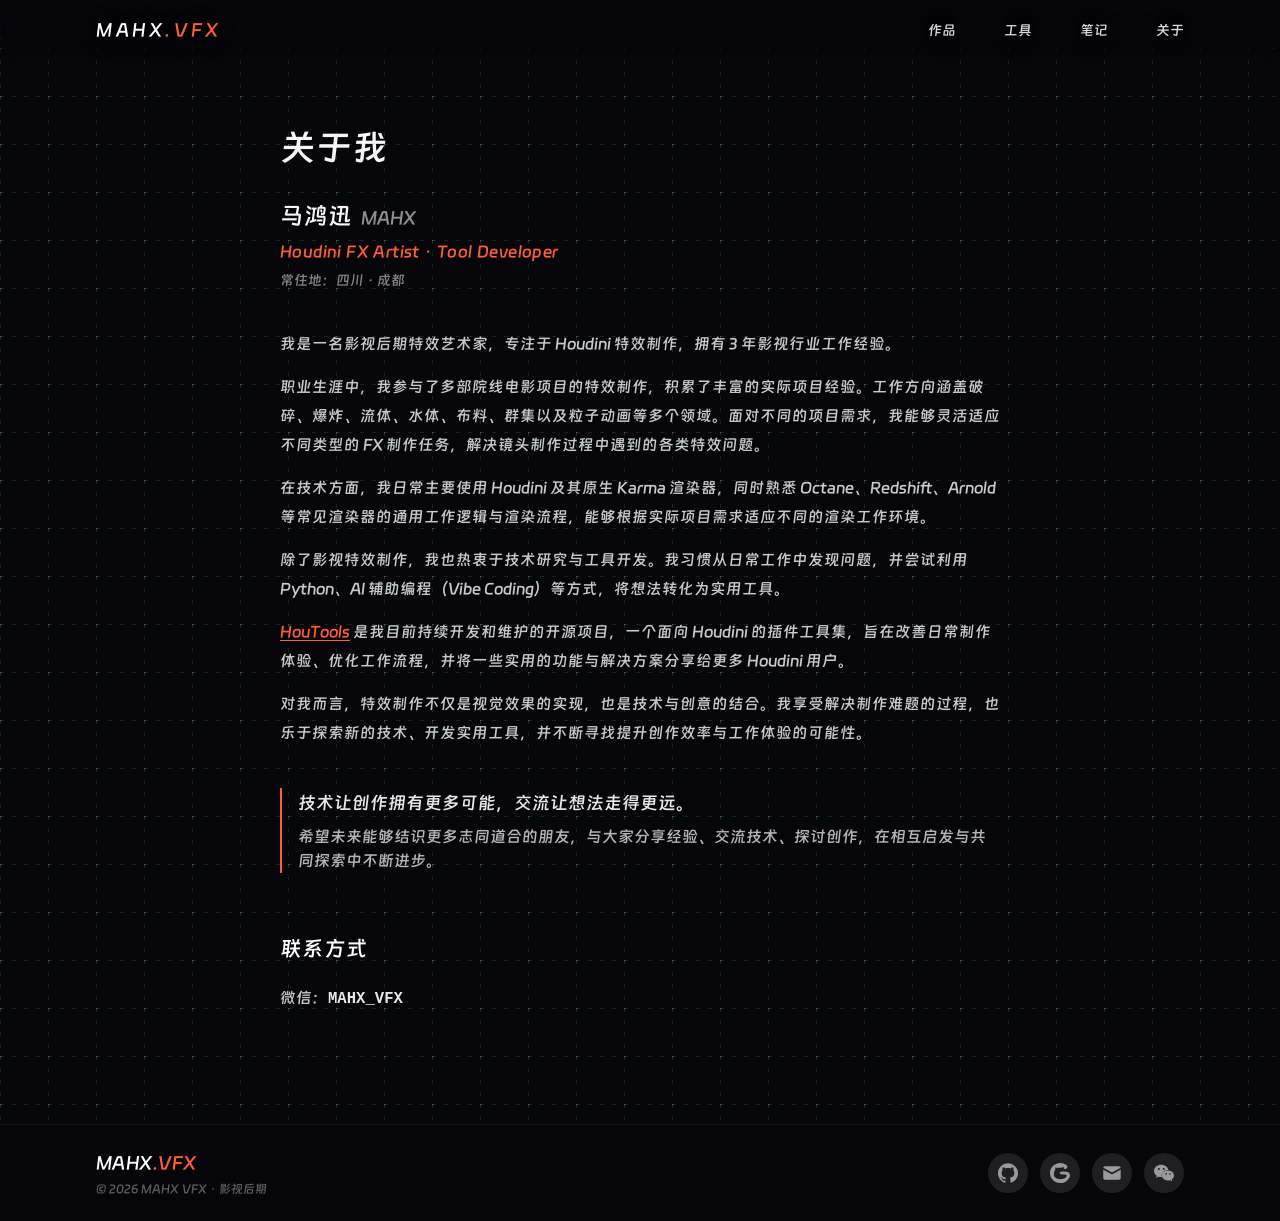
==== commit da6f7a45: "deploy: 源码 bf026ed 的构建产物" ====
--- a/about/index.html
+++ b/about/index.html
@@ -1,5 +1,5 @@
 <!DOCTYPE html><html lang="zh-CN"> <head><meta charset="UTF-8"><meta name="viewport" content="width=device-width, initial-scale=1.0"><!-- 页内换页（view transitions）：导航不整页刷新，文档不卸载，
-         从根源消除跨文档导航的副作用（字体交换抖动 / 光标滞留） --><meta name="astro-view-transitions-enabled" content="true"> <meta name="astro-view-transitions-fallback" content="animate"><script type="module" src="/_astro/ClientRouter.astro_astro_type_script_index_0_lang.CnDxeVtR.js"></script><!-- 预载主字体：首访冷加载时尽早拉取，配合 font-display: block --><link rel="preload" href="/fonts/DingTalk-JinBuTi.woff2" as="font" type="font/woff2" crossorigin><!-- favicon 带版本参数：更新图标后升 v 强制浏览器换缓存（否则标签栏闪旧图标） --><link rel="icon" type="image/svg+xml" href="/favicon.svg?v=2"><meta name="description" content="马鸿迅（MAHX）——Houdini FX Artist · Tool Developer，常住四川成都。专注 Houdini 特效制作与工具开发，HouTools 开源作者。"><meta name="generator" content="Astro v7.4.7"><meta property="og:title" content="关于 — MAHX VFX"><meta property="og:description" content="马鸿迅（MAHX）——Houdini FX Artist · Tool Developer，常住四川成都。专注 Houdini 特效制作与工具开发，HouTools 开源作者。"><meta property="og:type" content="website"><title>关于 — MAHX VFX</title><link rel="stylesheet" href="/_astro/BaseLayout.DAQMum0-.css"></head> <body class="flex min-h-dvh flex-col"> <header class="text-over-wall fixed inset-x-0 top-0 z-40 backdrop-blur-md" style="background: linear-gradient(to bottom, rgba(5,5,10,0.9), rgba(5,5,10,0.35) 70%, rgba(5,5,10,0.15));"> <!-- 通栏导航（不限宽）：logo 与导航链接对称贴两端，桌面端内距 96px
+         从根源消除跨文档导航的副作用（字体交换抖动 / 光标滞留） --><meta name="astro-view-transitions-enabled" content="true"> <meta name="astro-view-transitions-fallback" content="animate"><script type="module" src="/_astro/ClientRouter.astro_astro_type_script_index_0_lang.CnDxeVtR.js"></script><!-- 预载主字体：首访冷加载时尽早拉取，配合 font-display: block --><link rel="preload" href="/fonts/DingTalk-JinBuTi.woff2" as="font" type="font/woff2" crossorigin><!-- favicon 带版本参数：更新图标后升 v 强制浏览器换缓存（否则标签栏闪旧图标） --><link rel="icon" type="image/svg+xml" href="/favicon.svg?v=2"><meta name="description" content="马鸿迅（MAHX）——Houdini FX Artist · Tool Developer，常住四川成都。专注 Houdini 特效制作与工具开发，HouTools 开源作者。"><meta name="generator" content="Astro v7.4.7"><meta property="og:title" content="关于 — MAHX VFX"><meta property="og:description" content="马鸿迅（MAHX）——Houdini FX Artist · Tool Developer，常住四川成都。专注 Houdini 特效制作与工具开发，HouTools 开源作者。"><meta property="og:type" content="website"><title>关于 — MAHX VFX</title><!-- 页面级 head 扩展（各页自行预载关键资源） --><link rel="stylesheet" href="/_astro/BaseLayout.CsPWu00r.css"></head> <body class="flex min-h-dvh flex-col"> <header class="text-over-wall fixed inset-x-0 top-0 z-40 backdrop-blur-md" style="background: linear-gradient(to bottom, rgba(5,5,10,0.9), rgba(5,5,10,0.35) 70%, rgba(5,5,10,0.15));"> <!-- 通栏导航（不限宽）：logo 与导航链接对称贴两端，桌面端内距 96px
        （用户要求空间感：24px 太贴边 → 48px → 再翻倍 96px；移动端保持
        24px）。不用 max-w 居中容器——那会把 logo 随屏宽推向中间 --><nav class="flex items-center justify-between px-6 md:px-24 py-4"> <a href="/" class="text-lg font-semibold tracking-[0.2em] text-white transition-colors hover:text-white">
 MAHX<span class="text-accent">.VFX</span> </a> <div class="flex gap-6 text-sm md:gap-12"> <a href="/works/" class="text-white/85 transition-colors hover:text-white"> 作品 </a><a href="/tools/" class="text-white/85 transition-colors hover:text-white"> 工具 </a><a href="/notes/" class="text-white/85 transition-colors hover:text-white"> 笔记 </a><a href="/about/" class="text-white/85 transition-colors hover:text-white"> 关于 </a> </div> </nav> </header>  <main class="mx-auto max-w-3xl px-6 pt-32 pb-24"> <h1 class="text-4xl font-bold">关于我</h1> <!-- 名片头：姓名 / 职称 / 常住地 --> <div class="mt-8"> <p class="text-2xl font-bold">
@@ -28,10 +28,12 @@
 </span> </p> <!-- 联系方式：只留事实，交流意愿由上方金句块表达 --> <div class="md-content mt-14"> <h2>联系方式</h2> <p>微信：<strong class="font-mono text-white/90">MAHX_VFX</strong></p> </div> </main>  <!-- bg-ink 纯黑底：盖住 body 的网格背景，页脚信息落在纯黑色块上（用户要求）。
      布局参考用户提供的名片式页脚：左 logo 字标 + 右一排圆形社交图标 --><footer class="mt-auto border-t border-white/5 bg-ink px-6 py-6 md:px-24" data-astro-cid-nns7i3if> <div class="flex flex-col gap-5 sm:flex-row sm:items-center sm:justify-between" data-astro-cid-nns7i3if> <div data-astro-cid-nns7i3if> <p class="text-lg font-bold tracking-wide text-white" data-astro-cid-nns7i3if>MAHX<span class="text-accent" data-astro-cid-nns7i3if>.VFX</span></p> <p class="mt-1 text-xs text-white/35" data-astro-cid-nns7i3if>© 2026 MAHX VFX · 影视后期</p> </div> <ul class="flex items-center gap-3" data-astro-cid-nns7i3if> <li data-astro-cid-nns7i3if> <a href="https://github.com/mahx-vfx" target="_blank" rel="noopener" aria-label="GitHub" title="GitHub" class="flex h-10 w-10 items-center justify-center rounded-full bg-white/10 text-white/55 transition-colors hover:bg-white/20 hover:text-white" data-astro-cid-nns7i3if> <svg class="h-5 w-5" viewBox="0 0 24 24" fill="currentColor" aria-hidden="true" data-astro-cid-nns7i3if> <path d="M12 .297c-6.63 0-12 5.373-12 12 0 5.303 3.438 9.8 8.205 11.385.6.113.82-.258.82-.577 0-.285-.01-1.04-.015-2.04-3.338.724-4.042-1.61-4.042-1.61C4.422 18.07 3.633 17.7 3.633 17.7c-1.087-.744.084-.729.084-.729 1.205.084 1.838 1.236 1.838 1.236 1.07 1.835 2.809 1.305 3.495.998.108-.776.417-1.305.76-1.605-2.665-.3-5.466-1.332-5.466-5.93 0-1.31.465-2.38 1.235-3.22-.135-.303-.54-1.523.105-3.176 0 0 1.005-.322 3.3 1.23.96-.267 1.98-.399 3-.405 1.02.006 2.04.138 3 .405 2.28-1.552 3.285-1.23 3.285-1.23.645 1.653.24 2.873.12 3.176.765.84 1.23 1.91 1.23 3.22 0 4.61-2.805 5.625-5.475 5.92.42.36.81 1.096.81 2.22 0 1.606-.015 2.896-.015 3.286 0 .315.21.69.825.57C20.565 22.092 24 17.592 24 12.297c0-6.627-5.373-12-12-12" data-astro-cid-nns7i3if></path> </svg> </a> </li><li data-astro-cid-nns7i3if> <a href="https://gitcode.com/mahx-vfx" target="_blank" rel="noopener" aria-label="GitCode" title="GitCode" class="flex h-10 w-10 items-center justify-center rounded-full bg-white/10 text-white/55 transition-colors hover:bg-white/20 hover:text-white" data-astro-cid-nns7i3if> <svg class="h-5 w-5" viewBox="0 0 24 24" fill="currentColor" aria-hidden="true" data-astro-cid-nns7i3if> <path d="m15.585 4.586.486-.274q.032.17.06.303c.032.158.06.289.072.418.103 1.118.665 1.941 1.462 2.127 1.165.27 2.264-.177 2.856-1.164.711-1.184.403-2.634-.808-3.507C16.346.061 12.647-.609 8.663.56.072 3.095-2.867 13.65 3.23 20.122c2.608 2.769 5.92 3.964 9.68 3.873 4.817-.113 8.285-2.513 10.5-6.674 1.57-2.952-.137-6.178-3.405-6.849a21 21 0 0 0-5.675-.362 4.8 4.8 0 0 0-1.805.548c-.625.325-.805.998-.735 1.666.065.608.531.972 1.086 1.064 1.118.175 2.25.277 3.378.37.327.027.657.03.986.033.473.005.944.01 1.405.086 1.314.217 1.766 1.284 1.09 2.425a4.7 4.7 0 0 1-.577.766 6.55 6.55 0 0 1-3.318 1.964c-2.333.57-4.669.603-6.99-.13-2.645-.835-4.221-2.777-4.277-5.392A9.1 9.1 0 0 1 5.76 8.907c.36-.654.558-1.327.503-2.067a26 26 0 0 1-.05-.972l-.025-.565q.401.084.792.212c1.011.406 2.007.592 3.102.294a5.6 5.6 0 0 1 1.902-.122 4.76 4.76 0 0 0 2.921-.714c.218-.128.439-.251.681-.387" data-astro-cid-nns7i3if></path> </svg> </a> </li> <li data-astro-cid-nns7i3if> <button type="button" data-copy="mahx-vfx@qq.com" aria-label="复制邮箱地址 mahx-vfx@qq.com" title="邮箱 mahx-vfx@qq.com（点击复制）" class="flex h-10 w-10 items-center justify-center rounded-full bg-white/10 text-white/55 transition-colors hover:bg-white/20 hover:text-white relative cursor-pointer" data-astro-cid-nns7i3if> <svg class="h-5 w-5" viewBox="0 0 1024 1024" fill="currentColor" aria-hidden="true" data-astro-cid-nns7i3if> <path d="M153.2 163.1h714.8c48.8 0 88.7 38.5 89.3 85.9L510.9 491.5 64.3 249.2c.4-47.5 40-86.1 88.9-86.1zM64.3 342l-.4 429.1c0 47.8 40.2 86.9 89.3 86.9h714.8c49.1 0 89.3-39.1 89.3-86.9V341.8L521.3 573c-6.7 3.6-14.7 3.6-21.4 0L64.3 342z" data-astro-cid-nns7i3if></path> </svg> <span class="copy-tip" aria-live="polite" data-astro-cid-nns7i3if>已复制</span> </button> </li><li data-astro-cid-nns7i3if> <button type="button" data-copy="MAHX_VFX" aria-label="复制微信号 MAHX_VFX" title="微信号 MAHX_VFX（点击复制）" class="flex h-10 w-10 items-center justify-center rounded-full bg-white/10 text-white/55 transition-colors hover:bg-white/20 hover:text-white relative cursor-pointer" data-astro-cid-nns7i3if> <svg class="h-5 w-5" viewBox="0 0 24 24" fill="currentColor" aria-hidden="true" data-astro-cid-nns7i3if> <path d="M8.691 2.188C3.891 2.188 0 5.476 0 9.53c0 2.212 1.17 4.203 3.002 5.55a.59.59 0 0 1 .213.665l-.39 1.48c-.019.07-.048.141-.048.213 0 .163.13.295.29.295a.326.326 0 0 0 .167-.054l1.903-1.114a.864.864 0 0 1 .717-.098 10.16 10.16 0 0 0 2.837.403c.276 0 .543-.027.811-.05-.857-2.578.157-4.972 1.932-6.446 1.703-1.415 3.882-1.98 5.853-1.838-.576-3.583-4.196-6.348-8.596-6.348zM5.785 5.991c.642 0 1.162.529 1.162 1.18a1.17 1.17 0 0 1-1.162 1.178A1.17 1.17 0 0 1 4.623 7.17c0-.651.52-1.18 1.162-1.18zm5.813 0c.642 0 1.162.529 1.162 1.18a1.17 1.17 0 0 1-1.162 1.178 1.17 1.17 0 0 1-1.162-1.178c0-.651.52-1.18 1.162-1.18zm5.34 2.867c-1.797-.052-3.746.512-5.28 1.786-1.72 1.428-2.687 3.72-1.78 6.22.942 2.453 3.666 4.229 6.884 4.229.826 0 1.622-.12 2.361-.336a.722.722 0 0 1 .598.082l1.584.926a.272.272 0 0 0 .14.047c.134 0 .24-.111.24-.247 0-.06-.023-.12-.038-.177l-.327-1.233a.582.582 0 0 1-.023-.156.49.49 0 0 1 .201-.398C23.024 18.48 24 16.82 24 14.98c0-3.21-2.931-5.837-6.656-6.088V8.89c-.135-.01-.27-.027-.407-.03zm-2.53 3.274c.535 0 .969.44.969.982a.976.976 0 0 1-.969.983.976.976 0 0 1-.969-.983c0-.542.434-.982.97-.982zm4.844 0c.535 0 .969.44.969.982a.976.976 0 0 1-.969.983.976.976 0 0 1-.969-.983c0-.542.434-.982.969-.982z" data-astro-cid-nns7i3if></path> </svg> <span class="copy-tip" aria-live="polite" data-astro-cid-nns7i3if>已复制</span> </button> </li> </ul> </div> </footer><!-- 复制到剪贴板：事件委托绑在 document 上——组件 <script> 在页内换页（view
      transitions）后不会重复执行，但 document 监听常驻，页脚元素换页重建也能命中。
-     navigator.clipboard 在部分内嵌 webview / 非安全上下文里会挂起（既不 resolve
-     也不 reject）或被权限策略拒绝，所以限时 800ms 兜底转 execCommand，
-     并以真实写入结果反馈（失败显示「复制失败」，不做假反馈） --><!-- 复制到剪贴板：事件委托绑在 document 上——组件 <script> 在页内换页（view
-     transitions）后不会重复执行，但 document 监听常驻，页脚元素换页重建也能命中。
-     写入只用同步的 execCommand：在用户手势内执行，所有浏览器支持，且 Windows
-     剪贴板历史（Win+V）能正常记录——writeText 的异步写入会被 Win+V 历史跳过
-     （实测），不做兜底路径 --><script type="module">document.addEventListener(`click`,e=>{let t=e.target.closest?.(`[data-copy]`);if(!t)return;let n=document.createElement(`textarea`);n.value=t.dataset.copy??``,n.setAttribute(`readonly`,``),n.style.position=`fixed`,n.style.top=`-9999px`,document.body.appendChild(n),n.select();let r=document.execCommand(`copy`);n.remove();let i=t.querySelector(`.copy-tip`);i&&(i.textContent=r?`已复制`:`复制失败`,i.classList.add(`is-shown`),setTimeout(()=>i.classList.remove(`is-shown`),1600))});</script><script type="module">window.addEventListener(`pageshow`,()=>{let e=document.body;e.style.pointerEvents=`none`,requestAnimationFrame(()=>{e.style.pointerEvents=``})});</script> </body> </html>+     写入只用 navigator.clipboard.writeText 单路径，**不做任何兜底**：
+     实测（正常窗口模式）writeText 的异步写入**会被 Windows 剪贴板历史（Win+V）
+     正常记录**——剪贴板历史不区分同步/异步写入。早前「writeText 不进 Win+V」
+     的结论来自浏览器**无痕窗口**，该模式下剪贴板历史本就不工作，据此否定
+     writeText 是误判，勿再翻回去（详见 AGENTS.md）。
+     Chrome 的异步 Clipboard API 是标准路径：Chrome/Edge/Firefox/Safari 16.4+
+     均支持；需安全上下文（HTTPS 或 localhost），非安全上下文下 navigator.clipboard
+     不存在 → 直接判失败，不做回退。
+     写成功 → 已复制；被拒（权限/非安全上下文）→ 复制失败 --><script type="module">document.addEventListener(`click`,e=>{let t=e.target.closest?.(`[data-copy]`);if(!t)return;let n=t.dataset.copy??``,r=t.querySelector(`.copy-tip`),i=e=>{r&&(r.textContent=e?`已复制`:`复制失败`,r.classList.add(`is-shown`),setTimeout(()=>r.classList.remove(`is-shown`),1600))};navigator.clipboard?.writeText?navigator.clipboard.writeText(n).then(()=>i(!0),()=>i(!1)):i(!1)});</script><script type="module">window.addEventListener(`pageshow`,()=>{let e=document.body;e.style.pointerEvents=`none`,requestAnimationFrame(()=>{e.style.pointerEvents=``})});</script> </body> </html>
--- a/_astro/BaseLayout.CsPWu00r.css
+++ b/_astro/BaseLayout.CsPWu00r.css
@@ -0,0 +1,2 @@
+/*! tailwindcss v4.3.4 | MIT License | https://tailwindcss.com */
+@layer properties{@supports (((-webkit-hyphens:none)) and (not (margin-trim:block))) or ((-moz-orient:inline) and (not (color:rgb(from red r g b)))){*,:before,:after,::backdrop{--tw-translate-x:0;--tw-translate-y:0;--tw-translate-z:0;--tw-rotate-x:initial;--tw-rotate-y:initial;--tw-rotate-z:initial;--tw-skew-x:initial;--tw-skew-y:initial;--tw-space-y-reverse:0;--tw-border-style:solid;--tw-leading:initial;--tw-font-weight:initial;--tw-tracking:initial;--tw-shadow:0 0 #0000;--tw-shadow-color:initial;--tw-shadow-alpha:100%;--tw-inset-shadow:0 0 #0000;--tw-inset-shadow-color:initial;--tw-inset-shadow-alpha:100%;--tw-ring-color:initial;--tw-ring-shadow:0 0 #0000;--tw-inset-ring-color:initial;--tw-inset-ring-shadow:0 0 #0000;--tw-ring-inset:initial;--tw-ring-offset-width:0px;--tw-ring-offset-color:#fff;--tw-ring-offset-shadow:0 0 #0000;--tw-blur:initial;--tw-brightness:initial;--tw-contrast:initial;--tw-grayscale:initial;--tw-hue-rotate:initial;--tw-invert:initial;--tw-opacity:initial;--tw-saturate:initial;--tw-sepia:initial;--tw-drop-shadow:initial;--tw-drop-shadow-color:initial;--tw-drop-shadow-alpha:100%;--tw-drop-shadow-size:initial;--tw-backdrop-blur:initial;--tw-backdrop-brightness:initial;--tw-backdrop-contrast:initial;--tw-backdrop-grayscale:initial;--tw-backdrop-hue-rotate:initial;--tw-backdrop-invert:initial;--tw-backdrop-opacity:initial;--tw-backdrop-saturate:initial;--tw-backdrop-sepia:initial;--tw-duration:initial;--tw-scale-x:1;--tw-scale-y:1;--tw-scale-z:1}}}@layer theme{:root,:host{--font-sans:"DingTalk JinBuTi", "Inter", "PingFang SC", "Hiragino Sans GB", "Microsoft YaHei", system-ui, sans-serif;--font-mono:ui-monospace, SFMono-Regular, Menlo, Monaco, Consolas, "Liberation Mono", "Courier New", monospace;--color-amber-300:oklch(87.9% .169 91.605);--color-amber-400:oklch(82.8% .189 84.429);--color-emerald-300:oklch(84.5% .143 164.978);--color-emerald-400:oklch(76.5% .177 163.223);--color-white:#fff;--spacing:.25rem;--container-3xl:48rem;--container-4xl:56rem;--container-5xl:64rem;--container-6xl:72rem;--text-xs:.75rem;--text-xs--line-height:calc(1 / .75);--text-sm:.875rem;--text-sm--line-height:calc(1.25 / .875);--text-base:1rem;--text-base--line-height:calc(1.5 / 1);--text-lg:1.125rem;--text-lg--line-height:calc(1.75 / 1.125);--text-xl:1.25rem;--text-xl--line-height:calc(1.75 / 1.25);--text-2xl:1.5rem;--text-2xl--line-height:calc(2 / 1.5);--text-3xl:1.875rem;--text-3xl--line-height:calc(2.25 / 1.875);--text-4xl:2.25rem;--text-4xl--line-height:calc(2.5 / 2.25);--text-5xl:3rem;--text-5xl--line-height:1;--text-7xl:4.5rem;--text-7xl--line-height:1;--text-8xl:6rem;--text-8xl--line-height:1;--font-weight-normal:400;--font-weight-semibold:600;--font-weight-bold:700;--tracking-wide:.025em;--tracking-wider:.05em;--leading-relaxed:1.625;--radius-2xl:1rem;--blur-md:12px;--aspect-video:16 / 9;--default-transition-duration:.15s;--default-transition-timing-function:cubic-bezier(.4, 0, .2, 1);--default-font-family:var(--font-sans);--default-mono-font-family:var(--font-mono);--color-ink:#05050a;--color-accent:#ff5c38}}@layer base{*,:after,:before,::backdrop{box-sizing:border-box;border:0 solid;margin:0;padding:0}::file-selector-button{box-sizing:border-box;border:0 solid;margin:0;padding:0}html,:host{-webkit-text-size-adjust:100%;tab-size:4;line-height:1.5;font-family:var(--default-font-family,-apple-system, BlinkMacSystemFont, "Segoe UI", Roboto, "Helvetica Neue", "Noto Sans", Arial, sans-serif, "Apple Color Emoji", "Segoe UI Emoji", "Segoe UI Symbol", "Noto Color Emoji");font-feature-settings:var(--default-font-feature-settings,normal);font-variation-settings:var(--default-font-variation-settings,normal);-webkit-tap-highlight-color:transparent}hr{height:0;color:inherit;border-top-width:1px}abbr:where([title]){text-decoration:underline dotted}h1,h2,h3,h4,h5,h6{font-size:inherit;font-weight:inherit}a{color:inherit;-webkit-text-decoration:inherit;-webkit-text-decoration:inherit;-webkit-text-decoration:inherit;text-decoration:inherit}b,strong{font-weight:bolder}code,kbd,samp,pre{font-family:var(--default-mono-font-family,ui-monospace, SFMono-Regular, Menlo, Monaco, Consolas, "Liberation Mono", "Courier New", monospace);font-feature-settings:var(--default-mono-font-feature-settings,normal);font-variation-settings:var(--default-mono-font-variation-settings,normal);font-size:1em}small{font-size:80%}sub,sup{vertical-align:baseline;font-size:75%;line-height:0;position:relative}sub{bottom:-.25em}sup{top:-.5em}table{text-indent:0;border-color:inherit;border-collapse:collapse}:-moz-focusring:where(:not(iframe)){outline:auto}progress{vertical-align:baseline}summary{display:list-item}ol,ul,menu{list-style:none}img,svg,video,canvas,audio,iframe,embed,object{vertical-align:middle;display:block}img,video{max-width:100%;height:auto}button,input,select,optgroup,textarea{font:inherit;font-feature-settings:inherit;font-variation-settings:inherit;letter-spacing:inherit;color:inherit;opacity:1;background-color:#0000;border-radius:0}::file-selector-button{font:inherit;font-feature-settings:inherit;font-variation-settings:inherit;letter-spacing:inherit;color:inherit;opacity:1;background-color:#0000;border-radius:0}:where(select:is([multiple],[size])) optgroup{font-weight:bolder}:where(select:is([multiple],[size])) optgroup option{padding-inline-start:20px}::file-selector-button{margin-inline-end:4px}::placeholder{opacity:1}@supports (not ((-webkit-appearance:-apple-pay-button))) or (contain-intrinsic-size:1px){::placeholder{color:currentColor}@supports (color:color-mix(in lab, red, red)){::placeholder{color:color-mix(in oklab, currentcolor 50%, transparent)}}}textarea{resize:vertical}::-webkit-search-decoration{-webkit-appearance:none}::-webkit-date-and-time-value{min-height:1lh;text-align:inherit}::-webkit-datetime-edit{display:inline-flex}::-webkit-datetime-edit-fields-wrapper{padding:0}::-webkit-datetime-edit{padding-block:0}::-webkit-datetime-edit-year-field{padding-block:0}::-webkit-datetime-edit-month-field{padding-block:0}::-webkit-datetime-edit-day-field{padding-block:0}::-webkit-datetime-edit-hour-field{padding-block:0}::-webkit-datetime-edit-minute-field{padding-block:0}::-webkit-datetime-edit-second-field{padding-block:0}::-webkit-datetime-edit-millisecond-field{padding-block:0}::-webkit-datetime-edit-meridiem-field{padding-block:0}::-webkit-calendar-picker-indicator{line-height:1}:-moz-ui-invalid{box-shadow:none}button,input:where([type=button],[type=reset],[type=submit]){appearance:button}::file-selector-button{appearance:button}::-webkit-inner-spin-button{height:auto}::-webkit-outer-spin-button{height:auto}[hidden]:where(:not([hidden=until-found])){display:none!important}}@layer components;@layer utilities{.pointer-events-none{pointer-events:none}.visible{visibility:visible}.absolute{position:absolute}.fixed{position:fixed}.relative{position:relative}.inset-0{inset:0}.inset-x-0{inset-inline:0}.top-0{top:0}.bottom-8{bottom:calc(var(--spacing) * 8)}.left-1\/2{left:50%}.z-40{z-index:40}.z-\[4\]{z-index:4}.z-\[5\]{z-index:5}.mx-auto{margin-inline:auto}.my-10{margin-block:calc(var(--spacing) * 10)}.mt-1{margin-top:var(--spacing)}.mt-1\.5{margin-top:calc(var(--spacing) * 1.5)}.mt-2{margin-top:calc(var(--spacing) * 2)}.mt-3{margin-top:calc(var(--spacing) * 3)}.mt-5{margin-top:calc(var(--spacing) * 5)}.mt-6{margin-top:calc(var(--spacing) * 6)}.mt-8{margin-top:calc(var(--spacing) * 8)}.mt-10{margin-top:calc(var(--spacing) * 10)}.mt-12{margin-top:calc(var(--spacing) * 12)}.mt-14{margin-top:calc(var(--spacing) * 14)}.mt-auto{margin-top:auto}.ml-1{margin-left:var(--spacing)}.block{display:block}.flex{display:flex}.grid{display:grid}.aspect-\[2\/3\]{aspect-ratio:2/3}.aspect-video{aspect-ratio:var(--aspect-video)}.h-1{height:var(--spacing)}.h-5{height:calc(var(--spacing) * 5)}.h-10{height:calc(var(--spacing) * 10)}.h-full{height:100%}.h-screen{height:100vh}.min-h-dvh{min-height:100dvh}.w-1{width:var(--spacing)}.w-5{width:calc(var(--spacing) * 5)}.w-10{width:calc(var(--spacing) * 10)}.w-full{width:100%}.max-w-3xl{max-width:var(--container-3xl)}.max-w-4xl{max-width:var(--container-4xl)}.max-w-5xl{max-width:var(--container-5xl)}.max-w-6xl{max-width:var(--container-6xl)}.flex-1{flex:1}.shrink{flex-shrink:1}.shrink-0{flex-shrink:0}.-translate-x-1\/2{--tw-translate-x:calc(calc(1 / 2 * 100%) * -1);translate:var(--tw-translate-x) var(--tw-translate-y)}.transform{transform:var(--tw-rotate-x, ) var(--tw-rotate-y, ) var(--tw-rotate-z, ) var(--tw-skew-x, ) var(--tw-skew-y, )}.cursor-pointer{cursor:pointer}.resize{resize:both}.scroll-mt-24{scroll-margin-top:calc(var(--spacing) * 24)}.grid-cols-2{grid-template-columns:repeat(2,minmax(0,1fr))}.flex-col{flex-direction:column}.flex-wrap{flex-wrap:wrap}.items-baseline{align-items:baseline}.items-center{align-items:center}.items-end{align-items:flex-end}.justify-between{justify-content:space-between}.justify-center{justify-content:center}.gap-2{gap:calc(var(--spacing) * 2)}.gap-3{gap:calc(var(--spacing) * 3)}.gap-4{gap:calc(var(--spacing) * 4)}.gap-5{gap:calc(var(--spacing) * 5)}.gap-6{gap:calc(var(--spacing) * 6)}:where(.space-y-4>:not(:last-child)){--tw-space-y-reverse:0;margin-block-start:calc(calc(var(--spacing) * 4) * var(--tw-space-y-reverse));margin-block-end:calc(calc(var(--spacing) * 4) * calc(1 - var(--tw-space-y-reverse)))}.gap-x-5{column-gap:calc(var(--spacing) * 5)}.gap-y-2{row-gap:calc(var(--spacing) * 2)}.overflow-hidden{overflow:hidden}.rounded-2xl{border-radius:var(--radius-2xl)}.rounded-full{border-radius:2147483647px}.border{border-style:var(--tw-border-style);border-width:1px}.border-t{border-top-style:var(--tw-border-style);border-top-width:1px}.border-l-2{border-left-style:var(--tw-border-style);border-left-width:2px}.border-accent{border-color:var(--color-accent)}.border-white\/5{border-color:#ffffff0d}@supports (color:color-mix(in lab, red, red)){.border-white\/5{border-color:color-mix(in oklab, var(--color-white) 5%, transparent)}}.border-white\/10{border-color:#ffffff1a}@supports (color:color-mix(in lab, red, red)){.border-white\/10{border-color:color-mix(in oklab, var(--color-white) 10%, transparent)}}.bg-amber-400\/15{background-color:#fcbb0026}@supports (color:color-mix(in lab, red, red)){.bg-amber-400\/15{background-color:color-mix(in oklab, var(--color-amber-400) 15%, transparent)}}.bg-emerald-400\/15{background-color:#00d29426}@supports (color:color-mix(in lab, red, red)){.bg-emerald-400\/15{background-color:color-mix(in oklab, var(--color-emerald-400) 15%, transparent)}}.bg-ink{background-color:var(--color-ink)}.bg-white\/5{background-color:#ffffff0d}@supports (color:color-mix(in lab, red, red)){.bg-white\/5{background-color:color-mix(in oklab, var(--color-white) 5%, transparent)}}.bg-white\/10{background-color:#ffffff1a}@supports (color:color-mix(in lab, red, red)){.bg-white\/10{background-color:color-mix(in oklab, var(--color-white) 10%, transparent)}}.bg-white\/70{background-color:#ffffffb3}@supports (color:color-mix(in lab, red, red)){.bg-white\/70{background-color:color-mix(in oklab, var(--color-white) 70%, transparent)}}.object-cover{object-fit:cover}.p-4{padding:calc(var(--spacing) * 4)}.p-6{padding:calc(var(--spacing) * 6)}.p-7{padding:calc(var(--spacing) * 7)}.p-8{padding:calc(var(--spacing) * 8)}.px-2\.5{padding-inline:calc(var(--spacing) * 2.5)}.px-6{padding-inline:calc(var(--spacing) * 6)}.py-0\.5{padding-block:calc(var(--spacing) * .5)}.py-4{padding-block:calc(var(--spacing) * 4)}.py-6{padding-block:calc(var(--spacing) * 6)}.py-24{padding-block:calc(var(--spacing) * 24)}.pt-32{padding-top:calc(var(--spacing) * 32)}.pb-14{padding-bottom:calc(var(--spacing) * 14)}.pb-24{padding-bottom:calc(var(--spacing) * 24)}.pl-4{padding-left:calc(var(--spacing) * 4)}.text-center{text-align:center}.font-mono{font-family:var(--font-mono)}.text-2xl{font-size:var(--text-2xl);line-height:var(--tw-leading,var(--text-2xl--line-height))}.text-3xl{font-size:var(--text-3xl);line-height:var(--tw-leading,var(--text-3xl--line-height))}.text-4xl{font-size:var(--text-4xl);line-height:var(--tw-leading,var(--text-4xl--line-height))}.text-5xl{font-size:var(--text-5xl);line-height:var(--tw-leading,var(--text-5xl--line-height))}.text-7xl{font-size:var(--text-7xl);line-height:var(--tw-leading,var(--text-7xl--line-height))}.text-base{font-size:var(--text-base);line-height:var(--tw-leading,var(--text-base--line-height))}.text-lg{font-size:var(--text-lg);line-height:var(--tw-leading,var(--text-lg--line-height))}.text-sm{font-size:var(--text-sm);line-height:var(--tw-leading,var(--text-sm--line-height))}.text-xl{font-size:var(--text-xl);line-height:var(--tw-leading,var(--text-xl--line-height))}.text-xs{font-size:var(--text-xs);line-height:var(--tw-leading,var(--text-xs--line-height))}.leading-relaxed{--tw-leading:var(--leading-relaxed);line-height:var(--leading-relaxed)}.font-bold{--tw-font-weight:var(--font-weight-bold);font-weight:var(--font-weight-bold)}.font-normal{--tw-font-weight:var(--font-weight-normal);font-weight:var(--font-weight-normal)}.font-semibold{--tw-font-weight:var(--font-weight-semibold);font-weight:var(--font-weight-semibold)}.tracking-\[0\.2em\]{--tw-tracking:.2em;letter-spacing:.2em}.tracking-wide{--tw-tracking:var(--tracking-wide);letter-spacing:var(--tracking-wide)}.tracking-wider{--tw-tracking:var(--tracking-wider);letter-spacing:var(--tracking-wider)}.text-accent{color:var(--color-accent)}.text-amber-300{color:var(--color-amber-300)}.text-emerald-300{color:var(--color-emerald-300)}.text-white{color:var(--color-white)}.text-white\/35{color:#ffffff59}@supports (color:color-mix(in lab, red, red)){.text-white\/35{color:color-mix(in oklab, var(--color-white) 35%, transparent)}}.text-white\/40{color:#fff6}@supports (color:color-mix(in lab, red, red)){.text-white\/40{color:color-mix(in oklab, var(--color-white) 40%, transparent)}}.text-white\/45{color:#ffffff73}@supports (color:color-mix(in lab, red, red)){.text-white\/45{color:color-mix(in oklab, var(--color-white) 45%, transparent)}}.text-white\/50{color:#ffffff80}@supports (color:color-mix(in lab, red, red)){.text-white\/50{color:color-mix(in oklab, var(--color-white) 50%, transparent)}}.text-white\/55{color:#ffffff8c}@supports (color:color-mix(in lab, red, red)){.text-white\/55{color:color-mix(in oklab, var(--color-white) 55%, transparent)}}.text-white\/60{color:#fff9}@supports (color:color-mix(in lab, red, red)){.text-white\/60{color:color-mix(in oklab, var(--color-white) 60%, transparent)}}.text-white\/70{color:#ffffffb3}@supports (color:color-mix(in lab, red, red)){.text-white\/70{color:color-mix(in oklab, var(--color-white) 70%, transparent)}}.text-white\/80{color:#fffc}@supports (color:color-mix(in lab, red, red)){.text-white\/80{color:color-mix(in oklab, var(--color-white) 80%, transparent)}}.text-white\/85{color:#ffffffd9}@supports (color:color-mix(in lab, red, red)){.text-white\/85{color:color-mix(in oklab, var(--color-white) 85%, transparent)}}.text-white\/90{color:#ffffffe6}@supports (color:color-mix(in lab, red, red)){.text-white\/90{color:color-mix(in oklab, var(--color-white) 90%, transparent)}}.ring-1{--tw-ring-shadow:var(--tw-ring-inset, ) 0 0 0 calc(1px + var(--tw-ring-offset-width)) var(--tw-ring-color,currentcolor);box-shadow:var(--tw-inset-shadow), var(--tw-inset-ring-shadow), var(--tw-ring-offset-shadow), var(--tw-ring-shadow), var(--tw-shadow)}.ring-white\/10{--tw-ring-color:#ffffff1a}@supports (color:color-mix(in lab, red, red)){.ring-white\/10{--tw-ring-color:color-mix(in oklab, var(--color-white) 10%, transparent)}}.filter{filter:var(--tw-blur, ) var(--tw-brightness, ) var(--tw-contrast, ) var(--tw-grayscale, ) var(--tw-hue-rotate, ) var(--tw-invert, ) var(--tw-saturate, ) var(--tw-sepia, ) var(--tw-drop-shadow, )}.backdrop-blur{--tw-backdrop-blur:blur(8px);backdrop-filter:var(--tw-backdrop-blur, ) var(--tw-backdrop-brightness, ) var(--tw-backdrop-contrast, ) var(--tw-backdrop-grayscale, ) var(--tw-backdrop-hue-rotate, ) var(--tw-backdrop-invert, ) var(--tw-backdrop-opacity, ) var(--tw-backdrop-saturate, ) var(--tw-backdrop-sepia, )}.backdrop-blur-md{--tw-backdrop-blur:blur(var(--blur-md));backdrop-filter:var(--tw-backdrop-blur, ) var(--tw-backdrop-brightness, ) var(--tw-backdrop-contrast, ) var(--tw-backdrop-grayscale, ) var(--tw-backdrop-hue-rotate, ) var(--tw-backdrop-invert, ) var(--tw-backdrop-opacity, ) var(--tw-backdrop-saturate, ) var(--tw-backdrop-sepia, )}.backdrop-filter{backdrop-filter:var(--tw-backdrop-blur, ) var(--tw-backdrop-brightness, ) var(--tw-backdrop-contrast, ) var(--tw-backdrop-grayscale, ) var(--tw-backdrop-hue-rotate, ) var(--tw-backdrop-invert, ) var(--tw-backdrop-opacity, ) var(--tw-backdrop-saturate, ) var(--tw-backdrop-sepia, )}.transition{transition-property:color,background-color,border-color,outline-color,text-decoration-color,fill,stroke,--tw-gradient-from,--tw-gradient-via,--tw-gradient-to,opacity,box-shadow,transform,translate,scale,rotate,filter,-webkit-backdrop-filter,backdrop-filter,display,content-visibility,overlay,pointer-events;transition-timing-function:var(--tw-ease,var(--default-transition-timing-function));transition-duration:var(--tw-duration,var(--default-transition-duration))}.transition-colors{transition-property:color,background-color,border-color,outline-color,text-decoration-color,fill,stroke,--tw-gradient-from,--tw-gradient-via,--tw-gradient-to;transition-timing-function:var(--tw-ease,var(--default-transition-timing-function));transition-duration:var(--tw-duration,var(--default-transition-duration))}.transition-opacity{transition-property:opacity;transition-timing-function:var(--tw-ease,var(--default-transition-timing-function));transition-duration:var(--tw-duration,var(--default-transition-duration))}.duration-300{--tw-duration:.3s;transition-duration:.3s}.duration-500{--tw-duration:.5s;transition-duration:.5s}.will-change-transform{will-change:transform}@media (hover:hover){:is(:where(.group):hover .group-hover\:scale-105){--tw-scale-x:105%;--tw-scale-y:105%;--tw-scale-z:105%;scale:var(--tw-scale-x) var(--tw-scale-y)}.hover\:-translate-y-0\.5:hover{--tw-translate-y:calc(var(--spacing) * -.5);translate:var(--tw-translate-x) var(--tw-translate-y)}.hover\:-translate-y-1:hover{--tw-translate-y:calc(var(--spacing) * -1);translate:var(--tw-translate-x) var(--tw-translate-y)}.hover\:bg-white\/20:hover{background-color:#fff3}@supports (color:color-mix(in lab, red, red)){.hover\:bg-white\/20:hover{background-color:color-mix(in oklab, var(--color-white) 20%, transparent)}}.hover\:text-white:hover{color:var(--color-white)}.hover\:opacity-80:hover{opacity:.8}.hover\:ring-white\/30:hover{--tw-ring-color:#ffffff4d}@supports (color:color-mix(in lab, red, red)){.hover\:ring-white\/30:hover{--tw-ring-color:color-mix(in oklab, var(--color-white) 30%, transparent)}}}@media (width>=40rem){.sm\:flex-row{flex-direction:row}.sm\:items-center{align-items:center}.sm\:justify-between{justify-content:space-between}}@media (width>=48rem){.md\:grid-cols-2{grid-template-columns:repeat(2,minmax(0,1fr))}.md\:grid-cols-3{grid-template-columns:repeat(3,minmax(0,1fr))}.md\:gap-12{gap:calc(var(--spacing) * 12)}.md\:px-24{padding-inline:calc(var(--spacing) * 24)}.md\:text-7xl{font-size:var(--text-7xl);line-height:var(--tw-leading,var(--text-7xl--line-height))}.md\:text-8xl{font-size:var(--text-8xl);line-height:var(--tw-leading,var(--text-8xl--line-height))}.md\:text-lg{font-size:var(--text-lg);line-height:var(--tw-leading,var(--text-lg--line-height))}}@media (width>=64rem){.lg\:grid-cols-4{grid-template-columns:repeat(4,minmax(0,1fr))}}}@font-face{font-family:DingTalk JinBuTi;src:url(/fonts/DingTalk-JinBuTi.woff2)format("woff2");font-weight:100 900;font-display:block}html{scroll-behavior:smooth;overflow-y:scroll}html.intro-lock body{height:100vh;overflow:hidden}body{background-color:var(--color-ink);color:#f5f5f7;font-family:var(--font-sans);-webkit-font-smoothing:antialiased;background-image:url("data:image/svg+xml,%3Csvg%20xmlns='http://www.w3.org/2000/svg'%20width='48'%20height='48'%3E%3Cpath%20d='M0,.5H48M.5,0V48'%20fill='none'%20stroke='%232e8b57'%20stroke-opacity='.25'%20stroke-width='1'%20stroke-dasharray='4%208'/%3E%3Ccircle%20cx='0'%20cy='0'%20r='1.6'%20fill='%2345b06e'%20fill-opacity='.39'/%3E%3C/svg%3E");background-size:48px 48px}::selection{background:var(--color-accent);color:#fff}.text-over-wall{text-shadow:0 2px 18px #000c,0 1px 4px #0000008c}.hero-scrim{opacity:0;background:radial-gradient(62% 52%,#05050aa8 0%,#05050a5c 55%,#0000 100%);transition:opacity 1.2s .1s}body.intro-done .hero-scrim{opacity:1}.hero-copy{opacity:0;transition:opacity 1.1s .15s,transform 1.1s .15s;transform:translateY(24px)}body.intro-done .hero-copy{opacity:1;transform:translateY(0)}.scroll-hint{opacity:0;transition:opacity 1s .8s}body.intro-done .scroll-hint{opacity:.92}.scroll-hint .arrow{animation:1.6s ease-in-out infinite hint-bob;display:inline-block}@keyframes hint-bob{0%,to{transform:translateY(0)}50%{transform:translateY(6px)}}@media (prefers-reduced-motion:reduce){html{scroll-behavior:auto}.hero-copy,.hero-scrim,.scroll-hint{transition:none}.scroll-hint .arrow{animation:none}}body:not(.intro-done) header{-webkit-backdrop-filter:none}.md-content{color:#ffffffc7;font-size:.975rem;line-height:1.85}.md-content h2{color:#fff;margin:2.2rem 0 .8rem;font-size:1.35rem;font-weight:600}.md-content h3{color:#fff;margin:1.6rem 0 .6rem;font-size:1.1rem;font-weight:600}.md-content p{margin:.9rem 0}.md-content ul,.md-content ol{margin:.9rem 0;padding-left:1.4rem}.md-content ul{list-style:outside}.md-content ol{list-style:decimal}.md-content li{margin:.35rem 0}.md-content a{color:var(--color-accent);text-underline-offset:3px;text-decoration:underline}.md-content img{border-radius:.75rem;max-width:100%;margin:1.2rem auto}.md-content blockquote{border-left:3px solid var(--color-accent);color:#ffffff8c;margin:1rem 0;padding-left:1rem}.md-content code{background:#ffffff14;border-radius:.3rem;padding:.1rem .4rem;font-size:.875em}.md-content pre{background:#ffffff0d;border:1px solid #ffffff14;border-radius:.75rem;margin:1.2rem 0;padding:1rem;overflow-x:auto}.md-content pre code{background:0 0;padding:0}.md-content hr{border:none;border-top:1px solid #ffffff1a;margin:2rem 0}@property --tw-translate-x{syntax:"*";inherits:false;initial-value:0}@property --tw-translate-y{syntax:"*";inherits:false;initial-value:0}@property --tw-translate-z{syntax:"*";inherits:false;initial-value:0}@property --tw-rotate-x{syntax:"*";inherits:false}@property --tw-rotate-y{syntax:"*";inherits:false}@property --tw-rotate-z{syntax:"*";inherits:false}@property --tw-skew-x{syntax:"*";inherits:false}@property --tw-skew-y{syntax:"*";inherits:false}@property --tw-space-y-reverse{syntax:"*";inherits:false;initial-value:0}@property --tw-border-style{syntax:"*";inherits:false;initial-value:solid}@property --tw-leading{syntax:"*";inherits:false}@property --tw-font-weight{syntax:"*";inherits:false}@property --tw-tracking{syntax:"*";inherits:false}@property --tw-shadow{syntax:"*";inherits:false;initial-value:0 0 #0000}@property --tw-shadow-color{syntax:"*";inherits:false}@property --tw-shadow-alpha{syntax:"<percentage>";inherits:false;initial-value:100%}@property --tw-inset-shadow{syntax:"*";inherits:false;initial-value:0 0 #0000}@property --tw-inset-shadow-color{syntax:"*";inherits:false}@property --tw-inset-shadow-alpha{syntax:"<percentage>";inherits:false;initial-value:100%}@property --tw-ring-color{syntax:"*";inherits:false}@property --tw-ring-shadow{syntax:"*";inherits:false;initial-value:0 0 #0000}@property --tw-inset-ring-color{syntax:"*";inherits:false}@property --tw-inset-ring-shadow{syntax:"*";inherits:false;initial-value:0 0 #0000}@property --tw-ring-inset{syntax:"*";inherits:false}@property --tw-ring-offset-width{syntax:"<length>";inherits:false;initial-value:0}@property --tw-ring-offset-color{syntax:"*";inherits:false;initial-value:#fff}@property --tw-ring-offset-shadow{syntax:"*";inherits:false;initial-value:0 0 #0000}@property --tw-blur{syntax:"*";inherits:false}@property --tw-brightness{syntax:"*";inherits:false}@property --tw-contrast{syntax:"*";inherits:false}@property --tw-grayscale{syntax:"*";inherits:false}@property --tw-hue-rotate{syntax:"*";inherits:false}@property --tw-invert{syntax:"*";inherits:false}@property --tw-opacity{syntax:"*";inherits:false}@property --tw-saturate{syntax:"*";inherits:false}@property --tw-sepia{syntax:"*";inherits:false}@property --tw-drop-shadow{syntax:"*";inherits:false}@property --tw-drop-shadow-color{syntax:"*";inherits:false}@property --tw-drop-shadow-alpha{syntax:"<percentage>";inherits:false;initial-value:100%}@property --tw-drop-shadow-size{syntax:"*";inherits:false}@property --tw-backdrop-blur{syntax:"*";inherits:false}@property --tw-backdrop-brightness{syntax:"*";inherits:false}@property --tw-backdrop-contrast{syntax:"*";inherits:false}@property --tw-backdrop-grayscale{syntax:"*";inherits:false}@property --tw-backdrop-hue-rotate{syntax:"*";inherits:false}@property --tw-backdrop-invert{syntax:"*";inherits:false}@property --tw-backdrop-opacity{syntax:"*";inherits:false}@property --tw-backdrop-saturate{syntax:"*";inherits:false}@property --tw-backdrop-sepia{syntax:"*";inherits:false}@property --tw-duration{syntax:"*";inherits:false}@property --tw-scale-x{syntax:"*";inherits:false;initial-value:1}@property --tw-scale-y{syntax:"*";inherits:false;initial-value:1}@property --tw-scale-z{syntax:"*";inherits:false;initial-value:1}.astro-route-announcer{clip:rect(0 0 0 0);clip-path:inset(50%);white-space:nowrap;width:1px;height:1px;position:absolute;top:0;left:0;overflow:hidden}.copy-tip[data-astro-cid-nns7i3if]{color:#05050a;white-space:nowrap;opacity:0;pointer-events:none;background:#fff;border-radius:.375rem;padding:.25rem .6rem;font-size:.75rem;line-height:1.25;transition:opacity .2s,transform .2s;position:absolute;top:-2.2rem;left:50%;transform:translate(-50%)translateY(2px)}.copy-tip[data-astro-cid-nns7i3if]:after{content:"";border:4px solid #0000;border-top-color:#fff;margin-left:-4px;position:absolute;top:100%;left:50%}.copy-tip[data-astro-cid-nns7i3if].is-shown{opacity:1;transform:translate(-50%)translateY(0)}
